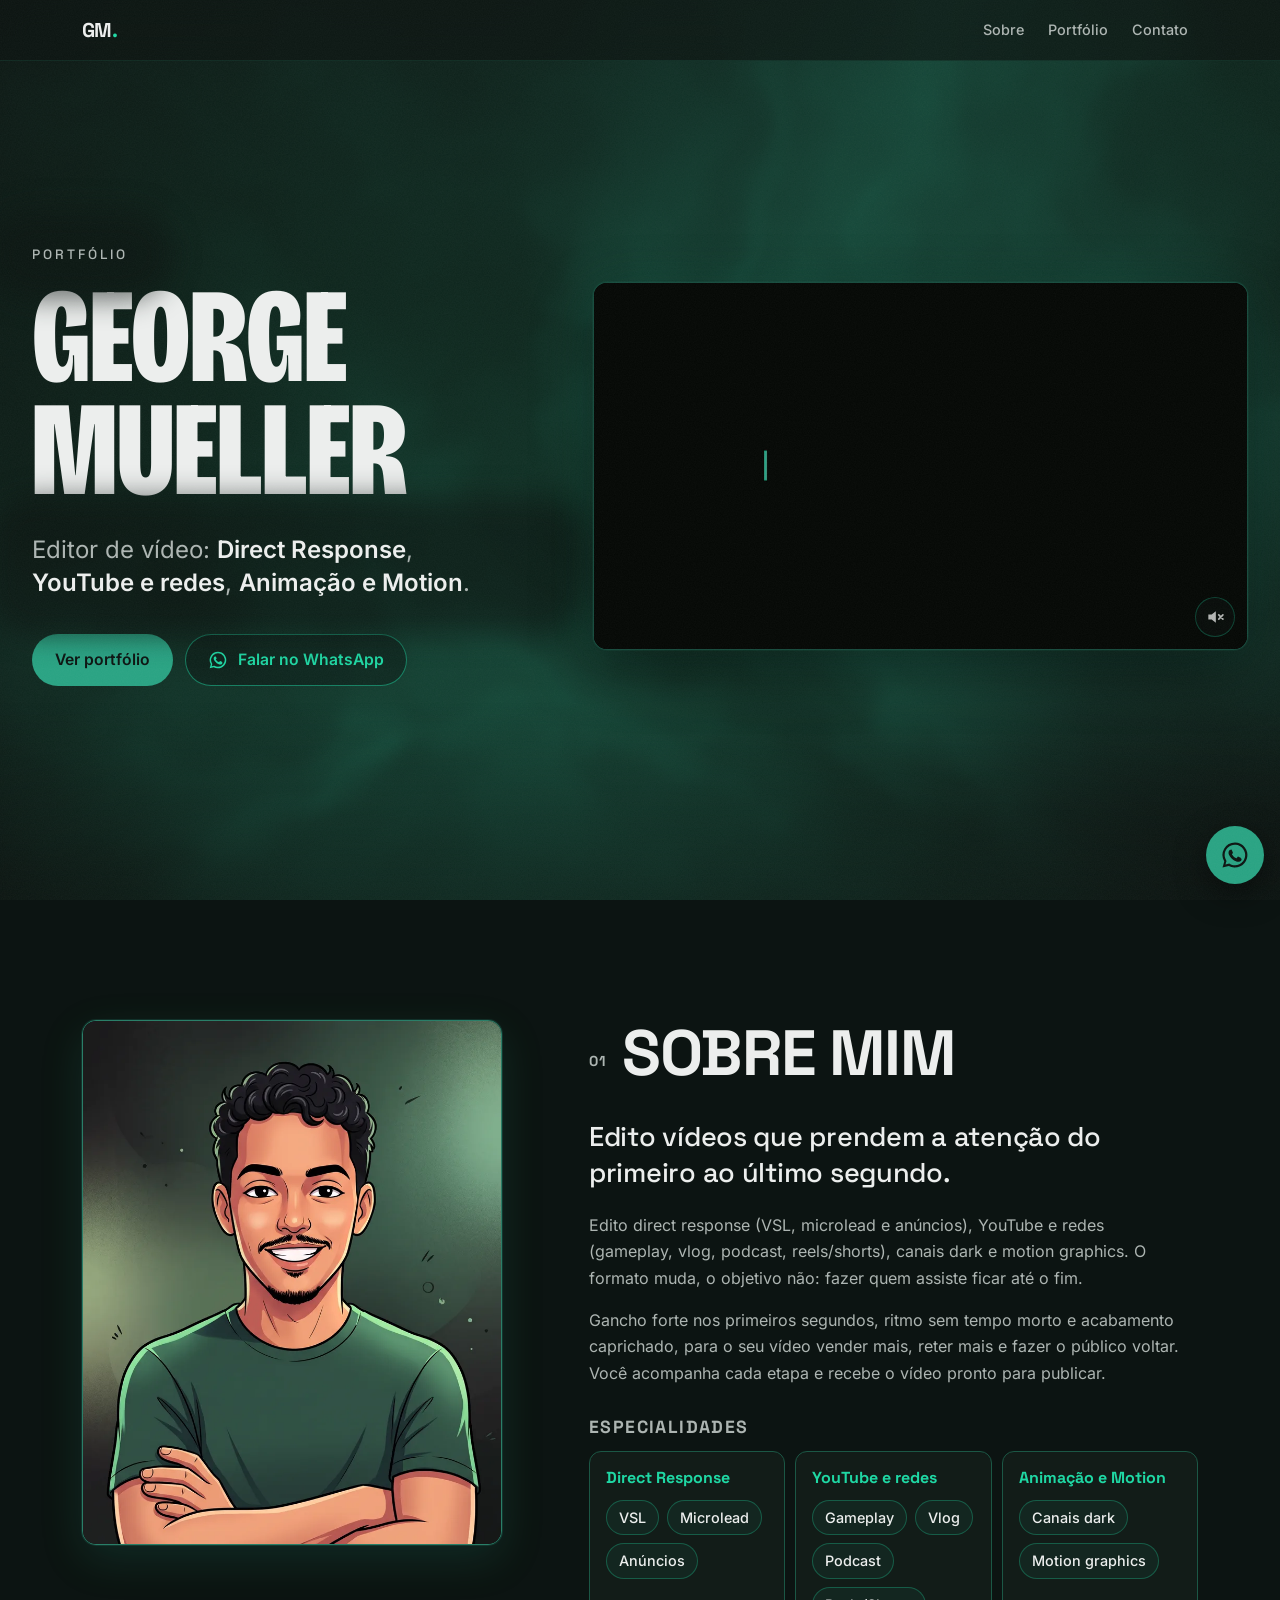
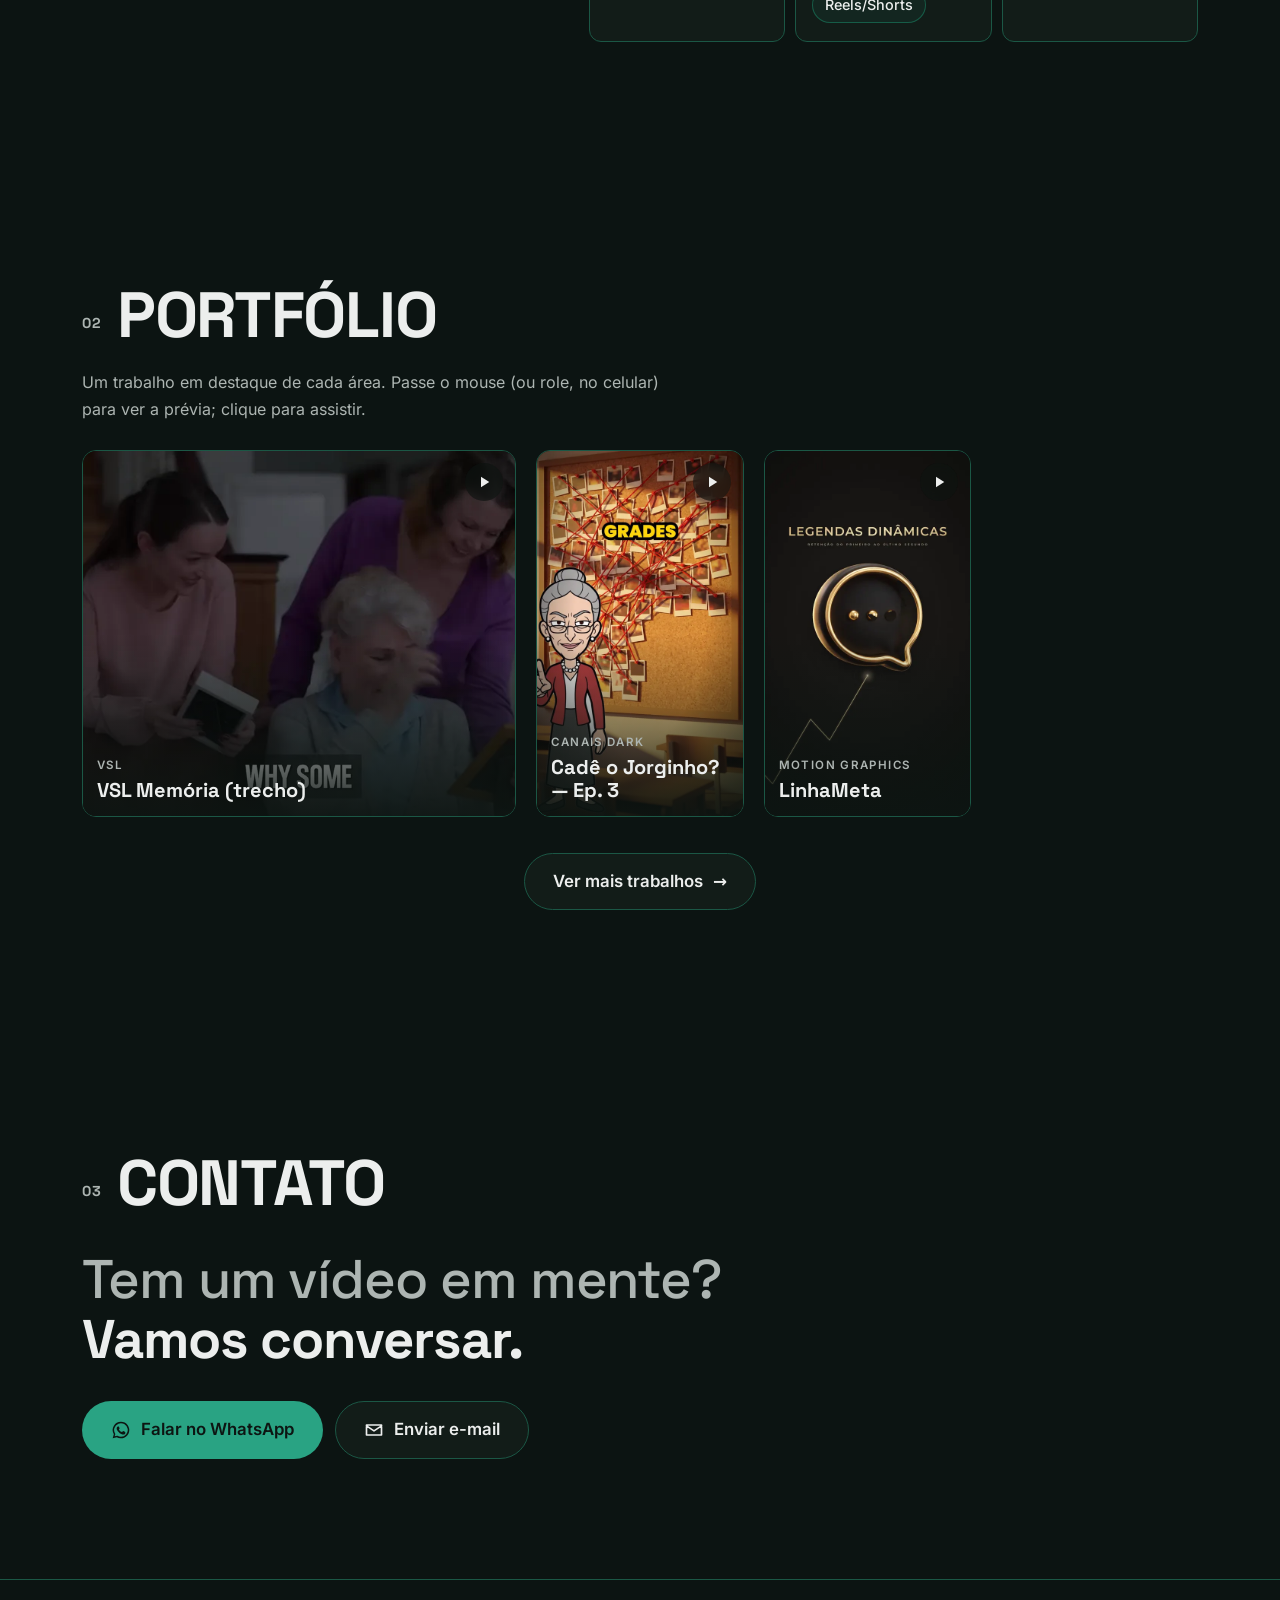
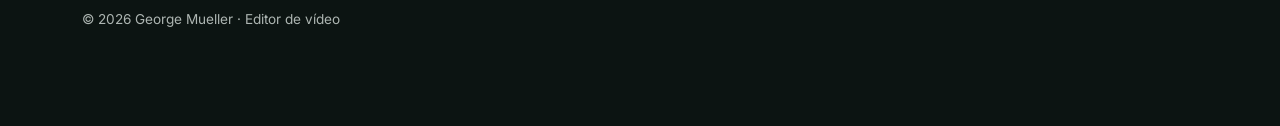
==== index.html @ ce66d1a5 "[PC] Título da aba e imagem de compartilhamento com as especialidades; rótulo "Canais dark" - <title" ====
<!doctype html>
<html lang="pt-BR">
<head>
  <meta charset="utf-8">
  <meta name="viewport" content="width=device-width, initial-scale=1">
  <title>George Mueller — Editor de vídeo: Direct Response, YouTube e redes, Animação e Motion</title>
  <meta name="description" content="Portfólio de George Mueller, editor de vídeo de direct response (VSL, microlead e anúncios), YouTube e redes, animação e motion. Veja os trabalhos e fale comigo pelo WhatsApp.">
  <meta name="theme-color" content="#0d1512">
  <link rel="canonical" href="https://george-mueller.github.io/">

  <meta property="og:type" content="website">
  <meta property="og:locale" content="pt_BR">
  <meta property="og:url" content="https://george-mueller.github.io/">
  <meta property="og:title" content="George Mueller — Editor de vídeo">
  <meta property="og:description" content="Direct response, YouTube e redes, animação e motion. Veja o portfólio.">
  <meta property="og:image" content="https://george-mueller.github.io/assets/og.png">
  <meta property="og:image:width" content="1200">
  <meta property="og:image:height" content="630">
  <meta name="twitter:card" content="summary_large_image">

  <link rel="icon" href="favicon.svg" type="image/svg+xml">
  <link rel="apple-touch-icon" href="assets/apple-touch-icon.png">

  <!-- fontes hospedadas no site; preload só do que aparece na primeira tela -->
  <link rel="preload" href="assets/fontes/inter-latin.woff2" as="font" type="font/woff2" crossorigin>
  <link rel="preload" href="assets/fontes/space-grotesk-latin.woff2" as="font" type="font/woff2" crossorigin>
  <link rel="preload" href="assets/fontes/bricolage-grotesque-800.woff2" as="font" type="font/woff2" crossorigin>
  <link rel="stylesheet" href="css/fontes.css?v=a9e74379">
  <link rel="stylesheet" href="css/cores.css?v=600b6ac5">
  <link rel="stylesheet" href="css/estilo.css?v=8559dd0c">
</head>
<body data-pagina="home">
  <a class="pular" href="#conteudo">Pular para o conteúdo</a>

  <header class="topo">
    <nav class="nav container" aria-label="Principal">
      <a class="marca" href="#inicio" aria-label="Início">GM<span>.</span></a>
      <ul class="nav-links">
        <li><a href="#sobre">Sobre</a></li>
        <li><a href="#portfolio">Portfólio</a></li>
        <li><a href="#contato">Contato</a></li>
      </ul>
    </nav>
  </header>

  <main id="conteudo">
    <!-- HERO -->
    <section id="inicio" class="hero">
      <div class="container hero-inner">
        <div class="hero-texto">
          <p class="sobretitulo veu-texto">Portfólio</p>
          <h1 class="hero-nome">George<br>Mueller</h1>
          <p class="hero-linha veu-texto">Editor de vídeo: <strong>Direct Response</strong>, <strong>YouTube e redes</strong>, <strong>Animação e Motion</strong>.</p>
          <div class="hero-acoes">
            <a class="botao botao-primario" href="#portfolio">Ver portfólio</a>
            <a class="botao botao-whats js-whatsapp" href="https://wa.me/5571996177563?text=Ol%C3%A1%20George%2C%20vi%20seu%20portf%C3%B3lio%20e%20gostaria%20de%20conversar%20sobre%20um%20projeto." target="_blank" rel="noopener">
              <svg aria-hidden="true" viewBox="0 0 24 24"><use href="#i-whats"/></svg>
              Falar no WhatsApp
            </a>
          </div>
        </div>

        <!-- vídeo de apresentação: pôster na hora; o vídeo (mudo, em loop) carrega depois do resto (js/apresentacao.js) -->
        <figure class="hero-video" id="hero-video"
          data-mp4-16x9="assets/apresentacao/apresentacao_16x9.mp4?v=1a279c7d"
          data-webm-16x9="assets/apresentacao/apresentacao_16x9.webm?v=14a12375"
          data-som-16x9="assets/apresentacao/apresentacao_16x9_som.mp4?v=bc8e5ca4"
          data-mp4-9x16="assets/apresentacao/apresentacao_9x16.mp4?v=54cd281a"
          data-webm-9x16="assets/apresentacao/apresentacao_9x16.webm?v=5477d031"
          data-som-9x16="assets/apresentacao/apresentacao_9x16_som.mp4?v=c0e9cf4d">
          <picture>
            <source media="(min-width: 900px)" srcset="assets/apresentacao/apresentacao_16x9.webp?v=0015d3c9" width="1280" height="720">
            <img class="hero-poster" src="assets/apresentacao/apresentacao_9x16.webp?v=88c7f76f" width="720" height="1280" alt="" decoding="async" fetchpriority="high">
          </picture>
          <video class="hero-video-el" muted loop playsinline preload="none" aria-label="Vídeo de apresentação de George Mueller"></video>
          <button class="hero-video-play" type="button" hidden aria-label="Reproduzir vídeo de apresentação">
            <svg aria-hidden="true" viewBox="0 0 24 24"><use href="#i-play"/></svg>
          </button>
          <button class="hero-video-som" type="button" hidden aria-pressed="false" aria-label="Ativar som">
            <svg class="i-mudo" aria-hidden="true" viewBox="0 0 24 24"><use href="#i-som-mudo"/></svg>
            <svg class="i-som" aria-hidden="true" viewBox="0 0 24 24"><use href="#i-som"/></svg>
          </button>
        </figure>
      </div>
    </section>

    <!-- SOBRE -->
    <section id="sobre" class="secao">
      <div class="container sobre">
        <figure class="sobre-foto">
          <picture>
            <source srcset="assets/eu/foto.webp" type="image/webp">
            <img src="assets/eu/foto.jpg" alt="George Mueller" width="800" height="1000" loading="lazy" decoding="async">
          </picture>
        </figure>
        <div class="sobre-texto">
          <h2 class="titulo-secao"><span>01</span> Sobre mim</h2>
          <p class="destaque-texto">Edito vídeos que prendem a atenção do primeiro ao último segundo.</p>
          <p>Edito direct response (VSL, microlead e anúncios), YouTube e redes (gameplay, vlog, podcast, reels/shorts), canais dark e motion graphics. O formato muda, o objetivo não: fazer quem assiste ficar até o fim.</p>
          <p>Gancho forte nos primeiros segundos, ritmo sem tempo morto e acabamento caprichado, para o seu vídeo vender mais, reter mais e fazer o público voltar. Você acompanha cada etapa e recebe o vídeo pronto para publicar.</p>
          <h3 class="subtitulo">Especialidades</h3>
          <div class="especialidades">
            <div class="esp-grupo">
              <h4 class="esp-titulo">Direct Response</h4>
              <ul class="esp-chips"><li>VSL</li><li>Microlead</li><li>Anúncios</li></ul>
            </div>
            <div class="esp-grupo">
              <h4 class="esp-titulo">YouTube e redes</h4>
              <ul class="esp-chips"><li>Gameplay</li><li>Vlog</li><li>Podcast</li><li>Reels/Shorts</li></ul>
            </div>
            <div class="esp-grupo">
              <h4 class="esp-titulo">Animação e Motion</h4>
              <ul class="esp-chips"><li>Canais dark</li><li>Motion graphics</li></ul>
            </div>
          </div>
        </div>
      </div>
    </section>

    <!-- PORTFÓLIO -->
    <section id="portfolio" class="secao">
      <div class="container">
        <h2 class="titulo-secao"><span>02</span> Portfólio</h2>
        <p class="secao-intro">Um trabalho em destaque de cada área. Passe o mouse (ou role, no celular) para ver a prévia; clique para assistir.</p>
        <div class="grade grade-home" id="grade-home" aria-live="polite"></div>
        <noscript><p class="vazio">Ative o JavaScript para ver os trabalhos.</p></noscript>
        <div class="ver-mais">
          <a class="botao botao-contorno botao-grande" href="trabalhos.html">Ver mais trabalhos <span aria-hidden="true">→</span></a>
        </div>
      </div>
    </section>

    <!-- CONTATO -->
    <section id="contato" class="secao contato">
      <div class="container">
        <h2 class="titulo-secao"><span>03</span> Contato</h2>
        <p class="contato-chamada">Tem um vídeo em mente?<br><strong>Vamos conversar.</strong></p>
        <div class="contato-acoes">
          <a class="botao botao-whats botao-grande js-whatsapp" href="https://wa.me/5571996177563?text=Ol%C3%A1%20George%2C%20vi%20seu%20portf%C3%B3lio%20e%20gostaria%20de%20conversar%20sobre%20um%20projeto." target="_blank" rel="noopener">
            <svg aria-hidden="true" viewBox="0 0 24 24"><use href="#i-whats"/></svg>
            Falar no WhatsApp
          </a>
          <a class="botao botao-contorno botao-grande js-email" href="mailto:georgemueller.edit@gmail.com?subject=Contato%20pelo%20portf%C3%B3lio">
            <svg aria-hidden="true" viewBox="0 0 24 24"><use href="#i-email"/></svg>
            Enviar e-mail
          </a>
        </div>
        <ul class="redes" id="redes" hidden></ul>
      </div>
    </section>
  </main>

  <footer class="rodape">
    <div class="container">© <span id="ano">2026</span> George Mueller · Editor de vídeo</div>
  </footer>

  <a class="whats-flutuante js-whatsapp" href="https://wa.me/5571996177563?text=Ol%C3%A1%20George%2C%20vi%20seu%20portf%C3%B3lio%20e%20gostaria%20de%20conversar%20sobre%20um%20projeto." target="_blank" rel="noopener" aria-label="Falar no WhatsApp">
    <svg aria-hidden="true" viewBox="0 0 24 24"><use href="#i-whats"/></svg>
  </a>

  <dialog class="modal" id="modal" aria-labelledby="modal-titulo">
    <div class="modal-caixa">
      <button class="modal-fechar" id="modal-fechar" aria-label="Fechar">×</button>
      <div class="modal-video" id="modal-video"></div>
      <div class="modal-info">
        <p class="modal-cat" id="modal-cat"></p>
        <h3 id="modal-titulo"></h3>
        <p id="modal-desc"></p>
      </div>
    </div>
  </dialog>

  <svg width="0" height="0" style="position:absolute" aria-hidden="true">
    <symbol id="i-whats" viewBox="0 0 24 24"><path fill="currentColor" d="M12 2a10 10 0 0 0-8.6 15.1L2 22l5-1.3A10 10 0 1 0 12 2Zm0 18.2c-1.5 0-3-.4-4.3-1.2l-.3-.2-3 .8.8-2.9-.2-.3A8.2 8.2 0 1 1 12 20.2Zm4.5-6.1c-.2-.1-1.5-.7-1.7-.8-.2-.1-.4-.1-.6.1l-.8 1c-.1.2-.3.2-.5.1a6.7 6.7 0 0 1-3.3-2.9c-.3-.4.2-.4.7-1.3.1-.2 0-.3 0-.4l-.8-1.8c-.2-.5-.4-.4-.6-.4h-.5a1 1 0 0 0-.7.3 3 3 0 0 0-.9 2.2c0 1.3.9 2.5 1.1 2.7.1.2 1.8 2.8 4.4 3.9 1.6.7 2.3.8 3.1.6.5-.1 1.5-.6 1.7-1.2.2-.6.2-1.1.2-1.2-.1-.1-.3-.2-.5-.3Z"/></symbol>
    <symbol id="i-email" viewBox="0 0 24 24"><path fill="none" stroke="currentColor" stroke-width="2" stroke-linecap="round" stroke-linejoin="round" d="M3 6h18v12H3zM3 7l9 6 9-6"/></symbol>
    <symbol id="i-play" viewBox="0 0 24 24"><path fill="currentColor" d="M8 5v14l11-7z"/></symbol>
    <symbol id="i-som-mudo" viewBox="0 0 24 24"><path fill="currentColor" d="M4 9h4l5-4v14l-5-4H4z"/><path fill="none" stroke="currentColor" stroke-width="2" stroke-linecap="round" d="m16.5 9.5 5 5m0-5-5 5"/></symbol>
    <symbol id="i-som" viewBox="0 0 24 24"><path fill="currentColor" d="M4 9h4l5-4v14l-5-4H4z"/><path fill="none" stroke="currentColor" stroke-width="2" stroke-linecap="round" d="M16.5 8.5a5 5 0 0 1 0 7M19.3 5.7a9 9 0 0 1 0 12.6"/></symbol>
  </svg>

  <script src="js/fundos.js?v=3383704c" defer></script>
  <script src="js/app.js?v=d873e8a1" defer></script>
  <script src="js/apresentacao.js?v=0900c90e" defer></script>
</body>
</html>
---- css/fontes.css ----
/* Inter e Space Grotesk hospedadas no site (antes: Google Fonts). Mesmas regras @font-face
   do Google (só o subconjunto latino, que inclui os acentos do português); licença OFL. */
@font-face {
  font-family: 'Inter';
  font-style: normal;
  font-weight: 400;
  font-display: swap;
  src: url(../assets/fontes/inter-latin.woff2) format('woff2');
  unicode-range: U+0000-00FF, U+0131, U+0152-0153, U+02BB-02BC, U+02C6, U+02DA, U+02DC, U+0304, U+0308, U+0329, U+2000-206F, U+20AC, U+2122, U+2191, U+2193, U+2212, U+2215, U+FEFF, U+FFFD;
}
@font-face {
  font-family: 'Inter';
  font-style: normal;
  font-weight: 500;
  font-display: swap;
  src: url(../assets/fontes/inter-latin.woff2) format('woff2');
  unicode-range: U+0000-00FF, U+0131, U+0152-0153, U+02BB-02BC, U+02C6, U+02DA, U+02DC, U+0304, U+0308, U+0329, U+2000-206F, U+20AC, U+2122, U+2191, U+2193, U+2212, U+2215, U+FEFF, U+FFFD;
}
@font-face {
  font-family: 'Inter';
  font-style: normal;
  font-weight: 600;
  font-display: swap;
  src: url(../assets/fontes/inter-latin.woff2) format('woff2');
  unicode-range: U+0000-00FF, U+0131, U+0152-0153, U+02BB-02BC, U+02C6, U+02DA, U+02DC, U+0304, U+0308, U+0329, U+2000-206F, U+20AC, U+2122, U+2191, U+2193, U+2212, U+2215, U+FEFF, U+FFFD;
}
@font-face {
  font-family: 'Space Grotesk';
  font-style: normal;
  font-weight: 500;
  font-display: swap;
  src: url(../assets/fontes/space-grotesk-latin.woff2) format('woff2');
  unicode-range: U+0000-00FF, U+0131, U+0152-0153, U+02BB-02BC, U+02C6, U+02DA, U+02DC, U+0304, U+0308, U+0329, U+2000-206F, U+20AC, U+2122, U+2191, U+2193, U+2212, U+2215, U+FEFF, U+FFFD;
}
@font-face {
  font-family: 'Space Grotesk';
  font-style: normal;
  font-weight: 700;
  font-display: swap;
  src: url(../assets/fontes/space-grotesk-latin.woff2) format('woff2');
  unicode-range: U+0000-00FF, U+0131, U+0152-0153, U+02BB-02BC, U+02C6, U+02DA, U+02DC, U+0304, U+0308, U+0329, U+2000-206F, U+20AC, U+2122, U+2191, U+2193, U+2212, U+2215, U+FEFF, U+FFFD;
}
---- css/cores.css ----
/* Escala dark da Radix Colors v3 (@radix-ui/colors 3.0.0): Jade (acento) + Sage (neutros, par do Jade).

   Uso dos passos (convenção Radix):
   1 fundo · 2 superfície · 3 superfície elevada/hover · 6 borda sutil · 7 borda · 8 borda hover
   9 cor sólida (botões) · 10 sólida hover · 11 texto/links em cor · 12 texto de alto contraste */

:root {
  --a1: #0d1512; --a2: #121c18; --a3: #0f2e22; --a4: #0b3b2c; --a5: #114837; --a6: #1b5745;
  --a7: #246854; --a8: #2a7e68; --a9: #29a383; --a10: #27b08b; --a11: #1fd8a4; --a12: #adf0d4;
  --a1-rgb: 13, 21, 18; --a9-rgb: 41, 163, 131; --a11-rgb: 31, 216, 164;
  --n11: #adb5b2; --n12: #eceeed;  /* sage */
}

:root {
  /* tokens do site (contraste medido: texto 15.9:1 · texto-2 8.8:1 · links 10.1:1 · botão 5.9:1) */
  --fundo: var(--a1);               /* passo 1: quase preto esverdeado */
  --fundo-rgb: var(--a1-rgb);
  --superficie: var(--a2);
  --superficie-2: var(--a3);
  --borda: var(--a6);
  --borda-forte: var(--a8);
  --brilho: var(--a9);
  --brilho-rgb: var(--a9-rgb);
  --destaque: var(--a9);            /* fundo de botão / filtro ativo */
  --destaque-hover: var(--a10);
  --destaque-rgb: var(--a9-rgb);
  --no-destaque: var(--a1);         /* texto sobre o botão */
  --link: var(--a11);
  --link-rgb: var(--a11-rgb);
  --texto: var(--n12);
  --texto-2: var(--n11);
}
---- css/estilo.css ----
:root {
  /* cores: css/cores.css (Radix) */
  --raio: 14px;
  --fonte-titulo: "Space Grotesk", system-ui, sans-serif;
  --fonte: "Inter", system-ui, -apple-system, "Segoe UI", Roboto, sans-serif;
  --gutter: 16px;
  --veu: .5;   /* camada escura sobre a aurora fora do hero (fração do --fundo) */
  color-scheme: dark;
}

*, *::before, *::after { box-sizing: border-box; }
html { scroll-behavior: smooth; scroll-padding-top: 72px; -webkit-text-size-adjust: 100%; background: var(--fundo); }
@media (prefers-reduced-motion: reduce) { html { scroll-behavior: auto; } }
/* o fundo da página fica no html: o body é transparente para a aurora fixa (z-index -1) aparecer */
body {
  margin: 0;
  background: transparent;
  color: var(--texto);
  font: 400 1rem/1.65 var(--fonte);
  -webkit-font-smoothing: antialiased;
  overflow-x: hidden;
}
/* grão de filme bem leve, quebra o banding dos degradês */
body::after {
  content: ""; position: fixed; inset: 0; z-index: 90; pointer-events: none; opacity: 0.035;
  background-image: url("data:image/svg+xml,%3Csvg xmlns='http://www.w3.org/2000/svg' width='160' height='160'%3E%3Cfilter id='n'%3E%3CfeTurbulence type='fractalNoise' baseFrequency='.85' numOctaves='3' stitchTiles='stitch'/%3E%3CfeColorMatrix values='0 0 0 0 1 0 0 0 0 1 0 0 0 0 1 0 0 0 1 0'/%3E%3C/filter%3E%3Crect width='100%25' height='100%25' filter='url(%23n)'/%3E%3C/svg%3E");
}
img, video, svg { display: block; max-width: 100%; }
a { color: inherit; }
button { font: inherit; color: inherit; }
h1, h2, h3 { font-family: var(--fonte-titulo); line-height: 1.05; margin: 0; letter-spacing: -0.02em; }

.container { width: 100%; max-width: 1180px; margin: 0 auto; padding: 0 var(--gutter); }
@media (min-width: 720px) { :root { --gutter: 32px; } }

.pular { position: absolute; left: -999px; top: 8px; background: var(--destaque); color: var(--no-destaque); padding: 8px 12px; border-radius: 8px; z-index: 100; }
.pular:focus { left: 8px; }
:focus-visible { outline: 2px solid var(--link); outline-offset: 3px; }

/* ---------- Navegação fixa ---------- */
.topo {
  position: fixed; inset: 0 0 auto 0; z-index: 50;
  background: rgba(var(--fundo-rgb), 0.7);
  backdrop-filter: blur(14px); -webkit-backdrop-filter: blur(14px);
  border-bottom: 1px solid rgba(var(--brilho-rgb), .14);
}
.nav { display: flex; align-items: center; justify-content: space-between; height: 60px; }
.marca { font: 700 1.25rem var(--fonte-titulo); text-decoration: none; letter-spacing: -0.03em; }
.marca span { color: var(--link); }
.nav-links { display: flex; gap: 4px; list-style: none; margin: 0; padding: 0; }
.nav-links a {
  display: block; padding: 8px 10px; border-radius: 8px;
  text-decoration: none; font-size: 0.9rem; font-weight: 500; color: var(--texto-2);
  transition: color .2s, background .2s;
}
.nav-links a:hover, .nav-links a.ativo { color: var(--link); background: var(--superficie); }

/* ---------- Botões ---------- */
.botao {
  display: inline-flex; align-items: center; justify-content: center; gap: 10px;
  min-height: 48px; padding: 12px 22px; border-radius: 999px;
  font-weight: 600; font-size: 0.98rem; text-decoration: none; white-space: nowrap;
  border: 1px solid transparent; cursor: pointer;
  transition: transform .15s ease, background .2s, border-color .2s, color .2s, box-shadow .2s;
}
.botao:hover { transform: translateY(-2px); }
.botao:active { transform: translateY(0); }
.botao svg { width: 20px; height: 20px; flex: none; }
.botao-primario, .botao-whats { background: var(--destaque); color: var(--no-destaque); }
.botao-primario:hover, .botao-whats:hover { background: var(--destaque-hover); box-shadow: 0 8px 28px rgba(var(--destaque-rgb), .35); }
.botao-contorno { border-color: var(--borda); background: var(--superficie); color: var(--texto); }
.botao-contorno:hover { border-color: var(--borda-forte); color: var(--link); }
.hero-acoes .botao-whats { background: rgba(var(--fundo-rgb), .45); color: var(--link); border-color: rgba(var(--link-rgb), .5); }
.hero-acoes .botao-whats:hover { background: rgba(var(--link-rgb), .1); box-shadow: none; }
.botao-grande { min-height: 56px; padding: 14px 28px; font-size: 1.05rem; }

/* ---------- Hero ---------- */
.hero {
  position: relative; overflow: hidden;
  min-height: 100svh; display: flex; align-items: center;
  padding: 96px 0 64px;
}
body:not(.com-fundo) .hero {   /* sem JS: brilho estático no canto */
  /* elipse do tamanho do hero: some a ~70% do raio, antes da borda de baixo */
  background:
    radial-gradient(ellipse 115% 125% at 100% 0%,
      rgba(var(--brilho-rgb), .55) 0%,
      rgba(var(--brilho-rgb), .34) 16%,
      rgba(var(--brilho-rgb), .16) 34%,
      rgba(var(--brilho-rgb), .05) 52%,
      rgba(var(--brilho-rgb), .012) 64%,
      rgba(var(--brilho-rgb), 0) 72%) var(--fundo);
}
/* hero: aurora na intensidade cheia; embaixo, emenda suave com o véu das seções */
.com-fundo .hero::after {
  content: ""; position: absolute; inset: auto 0 0 0; height: 22%; pointer-events: none;
  background: linear-gradient(to bottom, rgba(var(--fundo-rgb), 0), rgba(var(--fundo-rgb), var(--veu)));
}
/* texto menor do hero: sombra escura suave atrás (contraste ≥ 4.5:1 mesmo com a luz passando) */
.com-fundo .veu-texto { position: relative; isolation: isolate; width: fit-content; --veu-alfa: .6; }
.com-fundo .veu-texto::before {
  content: ""; position: absolute; inset: -36px -44px; z-index: -1; pointer-events: none;
  background: rgba(var(--fundo-rgb), var(--veu-alfa)); border-radius: 48px; filter: blur(14px);
}
.hero-inner { position: relative; z-index: 1; }
.sobretitulo {
  margin: 0 0 18px; color: var(--texto-2);
  font: 500 0.85rem var(--fonte-titulo); letter-spacing: 0.22em; text-transform: uppercase;
}
/* nome do hero: Bricolage Grotesque ExtraBold condensada (OFL), woff2 local, só o peso 800 */
@font-face {
  font-family: "Bricolage Grotesque";
  src: url("../assets/fontes/bricolage-grotesque-800.woff2") format("woff2");
  font-weight: 800; font-stretch: 75% 100%; font-display: swap;
}
.hero-nome {
  font-family: "Bricolage Grotesque", var(--fonte-titulo);
  font-weight: 800; font-stretch: 75%;
  font-variation-settings: "wdth" 75, "opsz" 96;
  font-size: clamp(4.4rem, 29vw, 13.5rem);
  line-height: 0.84; letter-spacing: 0;
  text-transform: uppercase;
}
.hero-linha {
  margin: 26px 0 34px; max-width: 34ch;
  font-size: clamp(1.15rem, 3.6vw, 1.5rem); color: var(--texto-2); line-height: 1.4;
}
.hero-linha strong { color: var(--texto); font-weight: 600; white-space: nowrap; }   /* cada grupo inteiro na mesma linha */
.hero-acoes { display: flex; flex-wrap: wrap; gap: 12px; }

/* vídeo de apresentação (js/apresentacao.js): celular = 9:16 abaixo do nome, centralizado, até ~70% da altura;
   desktop (≥ 900px) = 16:9 à direita do nome. Moldura arredondada com borda Jade sutil, como os cards. */
.hero-video {
  position: relative; margin: 40px auto 0; overflow: hidden;
  aspect-ratio: 9 / 16; width: min(100%, calc(70svh * 9 / 16)); max-height: 70svh;
  border-radius: var(--raio); background: var(--fundo);
  border: 1px solid rgba(var(--destaque-rgb), .38);
  box-shadow: 0 0 0 1px rgba(var(--destaque-rgb), .08), 0 18px 60px rgba(0, 0, 0, .45), 0 0 48px rgba(var(--destaque-rgb), .12);
}
.hero-video picture, .hero-poster, .hero-video-el { position: absolute; inset: 0; width: 100%; height: 100%; }
.hero-poster, .hero-video-el { object-fit: cover; }
.hero-video-el { opacity: 0; transition: opacity .4s ease; }
.hero-video.tocando .hero-video-el { opacity: 1; }
.hero-video-som, .hero-video-play {
  position: absolute; z-index: 2; display: grid; place-items: center; cursor: pointer;
  border-radius: 999px; transition: background .2s, border-color .2s, transform .15s;
}
.hero-video-som[hidden], .hero-video-play[hidden] { display: none; }
.hero-video-som {
  right: 12px; top: 12px; width: 40px; height: 40px; padding: 0;   /* celular: em cima (embaixo fica o WhatsApp flutuante) */
  color: var(--texto); background: rgba(var(--fundo-rgb), .62);
  border: 1px solid rgba(var(--link-rgb), .35);
  backdrop-filter: blur(6px); -webkit-backdrop-filter: blur(6px);
  opacity: .75;
}
.hero-video-som:hover, .hero-video-som:focus-visible { opacity: 1; border-color: var(--link); }
.hero-video-som svg { width: 20px; height: 20px; }
.hero-video-som .i-som, .hero-video.com-som .hero-video-som .i-mudo { display: none; }
.hero-video.com-som .hero-video-som .i-som { display: block; }
.hero-video-play {
  left: 50%; top: 50%; width: 68px; height: 68px; padding: 0; transform: translate(-50%, -50%);
  background: var(--destaque); color: var(--no-destaque); border: 0;
  box-shadow: 0 8px 28px rgba(var(--destaque-rgb), .35);
}
.hero-video-play:hover { background: var(--destaque-hover); transform: translate(-50%, -50%) scale(1.05); }
.hero-video-play svg { width: 30px; height: 30px; margin-left: 3px; }

@media (min-width: 900px) {
  .hero .container { max-width: 1400px; }
  .hero-inner { display: grid; grid-template-columns: auto minmax(0, 1fr); align-items: center; gap: clamp(32px, 4vw, 72px); }
  .hero-nome { font-size: clamp(4.4rem, 10.5vw, 10rem); }
  .hero-video { margin: 0; aspect-ratio: 16 / 9; width: 100%; max-height: none; }
  .hero-video-som { top: auto; bottom: 12px; }
}

/* ---------- Seções: transparentes sobre a aurora, com o véu escuro para o texto ---------- */
.secao { position: relative; padding: 80px 0; background-repeat: no-repeat; }
@media (min-width: 900px) { .secao { padding: 120px 0; } }
.com-fundo .secao, .com-fundo .rodape, .com-fundo[data-pagina="trabalhos"] main { background-color: rgba(var(--fundo-rgb), var(--veu)); }

.titulo-secao {
  display: flex; align-items: baseline; gap: 14px;
  font-size: clamp(2.2rem, 8vw, 4rem); text-transform: uppercase; margin-bottom: 32px;
}
.titulo-secao span { font-size: 0.9rem; color: var(--texto-2); letter-spacing: 0.1em; transform: translateY(-0.6em); }
.subtitulo { font-size: 1.1rem; margin: 32px 0 14px; text-transform: uppercase; letter-spacing: 0.08em; color: var(--texto-2); }

/* ---------- Sobre ---------- */
.sobre { display: grid; gap: 40px; }
@media (min-width: 900px) { .sobre { grid-template-columns: 5fr 7fr; gap: 72px; align-items: start; } }
.sobre-foto { margin: 0; max-width: 420px; }
/* foto: borda sutil + leve brilho Jade, como os cards */
.sobre-foto img {
  display: block; width: 100%; height: auto; aspect-ratio: 4 / 5; object-fit: cover;
  border-radius: var(--raio); background: var(--superficie);
  border: 1px solid var(--borda-forte);
  box-shadow: 0 0 0 1px rgba(var(--destaque-rgb), .18), 0 14px 44px rgba(var(--destaque-rgb), .16);
}
.sobre-texto p { color: var(--texto-2); margin: 0 0 16px; max-width: 60ch; }
.sobre-texto .destaque-texto { color: var(--texto); font: 500 clamp(1.3rem, 4vw, 1.7rem)/1.3 var(--fonte-titulo); letter-spacing: -0.01em; margin-bottom: 22px; }
/* especialidades: 3 grupos (cards no estilo do site), título em Jade + itens em chips; empilhado no celular */
.especialidades { display: grid; gap: 10px; }
@media (min-width: 700px) { .especialidades { grid-template-columns: repeat(3, minmax(0, 1fr)); } }
.esp-grupo { padding: 16px 16px 18px; border-radius: 12px; background: var(--superficie); border: 1px solid var(--borda); }
.esp-titulo { margin: 0 0 12px; font: 600 1rem/1.25 var(--fonte-titulo); letter-spacing: 0; color: var(--link); }
.esp-chips { list-style: none; margin: 0; padding: 0; display: flex; flex-wrap: wrap; gap: 8px; }
.esp-chips li {
  padding: 5px 12px; border-radius: 999px; white-space: nowrap;
  font-size: 0.9rem; font-weight: 500; color: var(--texto);
  background: rgba(var(--destaque-rgb), .08); border: 1px solid rgba(var(--link-rgb), .3);
}

/* ---------- Portfólio ---------- */
.filtros { display: flex; flex-wrap: wrap; gap: 8px; margin: -8px 0 28px; }
.filtro {
  flex: none; min-height: 42px; padding: 8px 18px; border-radius: 999px; cursor: pointer;
  background: var(--superficie); border: 1px solid var(--borda); color: var(--texto-2); font-weight: 500;
  transition: background .2s, color .2s, border-color .2s;
}
.filtro:hover { color: var(--link); border-color: var(--borda-forte); }
.filtro.ativo { background: var(--destaque); color: var(--no-destaque); border-color: var(--destaque); }

.grade { display: grid; grid-template-columns: repeat(2, minmax(0, 1fr)); gap: 12px; }
@media (min-width: 720px) { .grade { grid-template-columns: repeat(3, minmax(0, 1fr)); gap: 20px; } }
@media (min-width: 1100px) { .grade { grid-template-columns: repeat(4, minmax(0, 1fr)); } }

.card {
  position: relative; display: block; width: 100%; padding: 0; text-align: left; cursor: pointer;
  border: 1px solid var(--borda); border-radius: var(--raio); overflow: hidden;
  background: var(--superficie);
  transition: transform .25s ease, border-color .25s, box-shadow .25s;
}
.card.horizontal { grid-column: span 2; }
.card:hover, .card:focus-visible {
  transform: translateY(-4px); border-color: var(--destaque);
  box-shadow: 0 0 0 1px rgba(var(--destaque-rgb), .25), 0 12px 40px rgba(var(--destaque-rgb), .18);
}
.card-midia { position: relative; aspect-ratio: 9 / 16; background: var(--superficie-2); }
.card.horizontal .card-midia { aspect-ratio: 16 / 9; }
.card-midia img, .card-midia video { position: absolute; inset: 0; width: 100%; height: 100%; object-fit: cover; }
.card-midia video { opacity: 0; transition: opacity .3s; }
.card.tocando .card-midia video { opacity: 1; }
.card-midia::after {
  content: ""; position: absolute; inset: 0;
  background: linear-gradient(to top, rgba(var(--fundo-rgb), .9), rgba(var(--fundo-rgb), 0) 50%);
}
.card-info { position: absolute; left: 0; right: 0; bottom: 0; z-index: 1; padding: 14px; }
.card-cat { font-size: 0.72rem; font-weight: 600; text-transform: uppercase; letter-spacing: 0.12em; color: var(--texto-2); }
.card-titulo { font: 700 clamp(1rem, 3.6vw, 1.25rem)/1.15 var(--fonte-titulo); margin-top: 4px; }
.card-play {
  position: absolute; top: 12px; right: 12px; z-index: 1;
  width: 38px; height: 38px; border-radius: 50%; display: grid; place-items: center;
  background: rgba(var(--fundo-rgb), .55); backdrop-filter: blur(6px); -webkit-backdrop-filter: blur(6px);
  transition: background .2s, color .2s;
}
.card-play svg { width: 18px; height: 18px; }
.card:hover .card-play { background: var(--destaque); color: var(--no-destaque); }
.card-selo {
  position: absolute; top: 12px; left: 12px; z-index: 1;
  padding: 4px 10px; border-radius: 999px; font-size: 0.7rem; font-weight: 600; letter-spacing: 0.06em; text-transform: uppercase;
  background: rgba(var(--fundo-rgb), .6); color: var(--texto); border: 1px solid var(--borda);
  backdrop-filter: blur(6px); -webkit-backdrop-filter: blur(6px);
}
.card[hidden] { display: none; }
.vazio { color: var(--texto-2); }

/* ---------- Contato ---------- */
.contato-chamada { font: 500 clamp(1.8rem, 7vw, 3.4rem)/1.1 var(--fonte-titulo); letter-spacing: -0.02em; margin: 0 0 32px; color: var(--texto-2); }
.contato-chamada strong { color: var(--texto); }
.contato-acoes { display: flex; flex-direction: column; gap: 12px; max-width: 420px; }
@media (min-width: 600px) { .contato-acoes { flex-direction: row; max-width: none; } }
.redes { list-style: none; padding: 0; margin: 32px 0 0; display: flex; flex-wrap: wrap; gap: 8px 20px; }
.redes[hidden] { display: none; }
.redes a { color: var(--link); text-decoration: none; font-weight: 500; border-bottom: 1px solid rgba(var(--link-rgb), .35); padding: 4px 0; }
.redes a:hover { border-color: var(--link); }

.rodape { padding: 28px 0 96px; color: var(--texto-2); font-size: 0.85rem; border-top: 1px solid var(--borda); }

/* ---------- WhatsApp flutuante ---------- */
.whats-flutuante {
  position: fixed; right: 16px; bottom: 16px; z-index: 60;
  width: 58px; height: 58px; border-radius: 50%; display: grid; place-items: center;
  background: var(--destaque); color: var(--no-destaque);
  box-shadow: 0 10px 30px rgba(0,0,0,.5), 0 0 0 0 rgba(var(--destaque-rgb), .45);
  animation: pulso 2.8s ease-out infinite;
  transition: transform .2s;
}
.whats-flutuante:hover { transform: scale(1.08); }
.whats-flutuante svg { width: 30px; height: 30px; }
@keyframes pulso { 0% { box-shadow: 0 10px 30px rgba(0,0,0,.5), 0 0 0 0 rgba(var(--destaque-rgb), .4); } 70%, 100% { box-shadow: 0 10px 30px rgba(0,0,0,.5), 0 0 0 16px rgba(var(--destaque-rgb), 0); } }
@media (prefers-reduced-motion: reduce) { .whats-flutuante { animation: none; } }

/* ---------- Modal ---------- */
.modal {
  width: min(100% - 24px, 980px); max-height: calc(100svh - 24px);
  padding: 0; border: 1px solid var(--borda); border-radius: 18px;
  background: var(--superficie); color: var(--texto); overflow: auto;
}
/* vertical: largura acompanha a altura disponível, sem faixas nas laterais */
.modal.vertical { width: min(100% - 24px, 440px, calc((100svh - 230px) * 9 / 16)); }
.modal::backdrop { background: rgba(var(--fundo-rgb), .85); backdrop-filter: blur(6px); -webkit-backdrop-filter: blur(6px); }
.modal-caixa { position: relative; }
.modal-fechar {
  position: absolute; top: 10px; right: 10px; z-index: 2;
  width: 42px; height: 42px; border-radius: 50%; border: 0; cursor: pointer;
  background: rgba(var(--fundo-rgb), .65); font-size: 1.6rem; line-height: 1;
}
.modal-fechar:hover { background: var(--destaque); color: var(--no-destaque); }
.modal-video { position: relative; aspect-ratio: 16 / 9; background: #000; }
.modal.vertical .modal-video { aspect-ratio: 9 / 16; }
.modal-video iframe, .modal-video video { position: absolute; inset: 0; width: 100%; height: 100%; border: 0; object-fit: contain; }
.modal-aviso {
  position: absolute; left: 12px; right: 12px; bottom: 12px; z-index: 1; margin: 0;
  padding: 8px 12px; border-radius: 10px; background: rgba(var(--fundo-rgb), .75); font-size: .85rem; color: var(--texto-2);
}
/* Google Drive: plano B quando o player não carrega */
.modal-planob {
  position: absolute; inset: 0; display: flex; flex-direction: column; align-items: center; justify-content: center;
  gap: 16px; padding: 24px; text-align: center; background: var(--superficie);
}
.modal-planob[hidden] { display: none; }
.modal-planob p { margin: 0; color: var(--texto-2); }
.modal-alt { display: inline-block; margin-top: 12px; font-size: .85rem; color: var(--link); }
.modal-info { padding: 20px 22px 24px; }
.modal-info h3 { font-size: 1.5rem; margin-bottom: 8px; }
.modal-info p { margin: 0; color: var(--texto-2); }
.modal-info .modal-cat { font-size: .75rem; font-weight: 600; text-transform: uppercase; letter-spacing: .12em; margin-bottom: 6px; }

/* ---------- Fundo animado do site (js/fundos.js): fixo, tela cheia, atrás de tudo ---------- */
.fundo-site {
  position: fixed; top: 0; left: 0; width: 100%; height: 100vh; height: 100lvh;
  z-index: -1; pointer-events: none; overflow: hidden;
  opacity: 0; transition: opacity 1.2s ease;
  background: var(--fundo);
}
.fundo-site.visivel { opacity: 1; }
.fundo-site canvas { width: 100%; height: 100%; display: block; }
/* sem WebGL: degradê estático em tela cheia, com luz em mais de uma região */
.fundo-site.estatico {
  background:
    radial-gradient(ellipse 60% 55% at 88% 8%,  rgba(var(--brilho-rgb), .30), rgba(var(--brilho-rgb), .08) 45%, transparent 72%),
    radial-gradient(ellipse 55% 50% at 8% 55%,  rgba(var(--brilho-rgb), .18), rgba(var(--brilho-rgb), .05) 45%, transparent 72%),
    radial-gradient(ellipse 60% 45% at 75% 95%, rgba(var(--brilho-rgb), .16), rgba(var(--brilho-rgb), .04) 45%, transparent 72%),
    var(--fundo);
}

/* ---------- Home: um destaque por nicho / página de trabalhos ---------- */
.secao-intro { color: var(--texto-2); margin: -12px 0 28px; max-width: 60ch; }
@media (min-width: 1100px) { .grade-home { grid-template-columns: repeat(5, minmax(0, 1fr)); } }
.ver-mais { margin-top: 36px; display: flex; justify-content: center; }
.pagina-topo { padding-top: 120px; padding-bottom: 8px; }
body:not(.com-fundo) .topo-trabalhos { background: radial-gradient(ellipse 75% 100% at 100% 0%, rgba(var(--brilho-rgb), .30), rgba(var(--brilho-rgb), .08) 45%, transparent 72%); }
.pagina-topo h1 { font-size: clamp(2.8rem, 11vw, 6rem); text-transform: uppercase; letter-spacing: -0.04em; }
.pagina-topo p { color: var(--texto-2); max-width: 56ch; margin: 18px 0 0; }
.filtros-nicho { position: sticky; top: 60px; z-index: 40; padding: 12px 0; margin: 24px 0 0;
  background: rgba(var(--fundo-rgb), .85); backdrop-filter: blur(10px); -webkit-backdrop-filter: blur(10px); }
.filtros-nicho .filtros { margin: 0; }
.nicho { padding: 40px 0 24px; scroll-margin-top: 130px; }
.nicho[hidden] { display: none; }
.nicho h2 { font-size: clamp(1.6rem, 5vw, 2.4rem); text-transform: uppercase; margin-bottom: 20px; display: flex; align-items: baseline; gap: 12px; }
.nicho h2 small { font: 500 .9rem var(--fonte); color: var(--texto-2); letter-spacing: 0; text-transform: none; }
.cta-final { padding-top: 72px; padding-bottom: 40px; text-align: center; }
.cta-final p { font: 500 clamp(1.5rem, 5vw, 2.2rem)/1.2 var(--fonte-titulo); margin: 0 0 24px; }
/* card 16:9 ao lado de cards 9:16 (mesma linha): a mídia preenche a altura em vez de deixar faixas */
@media (min-width: 720px) {
  .grade .card.horizontal .card-midia { aspect-ratio: auto; height: 100%; min-height: 220px; }
}
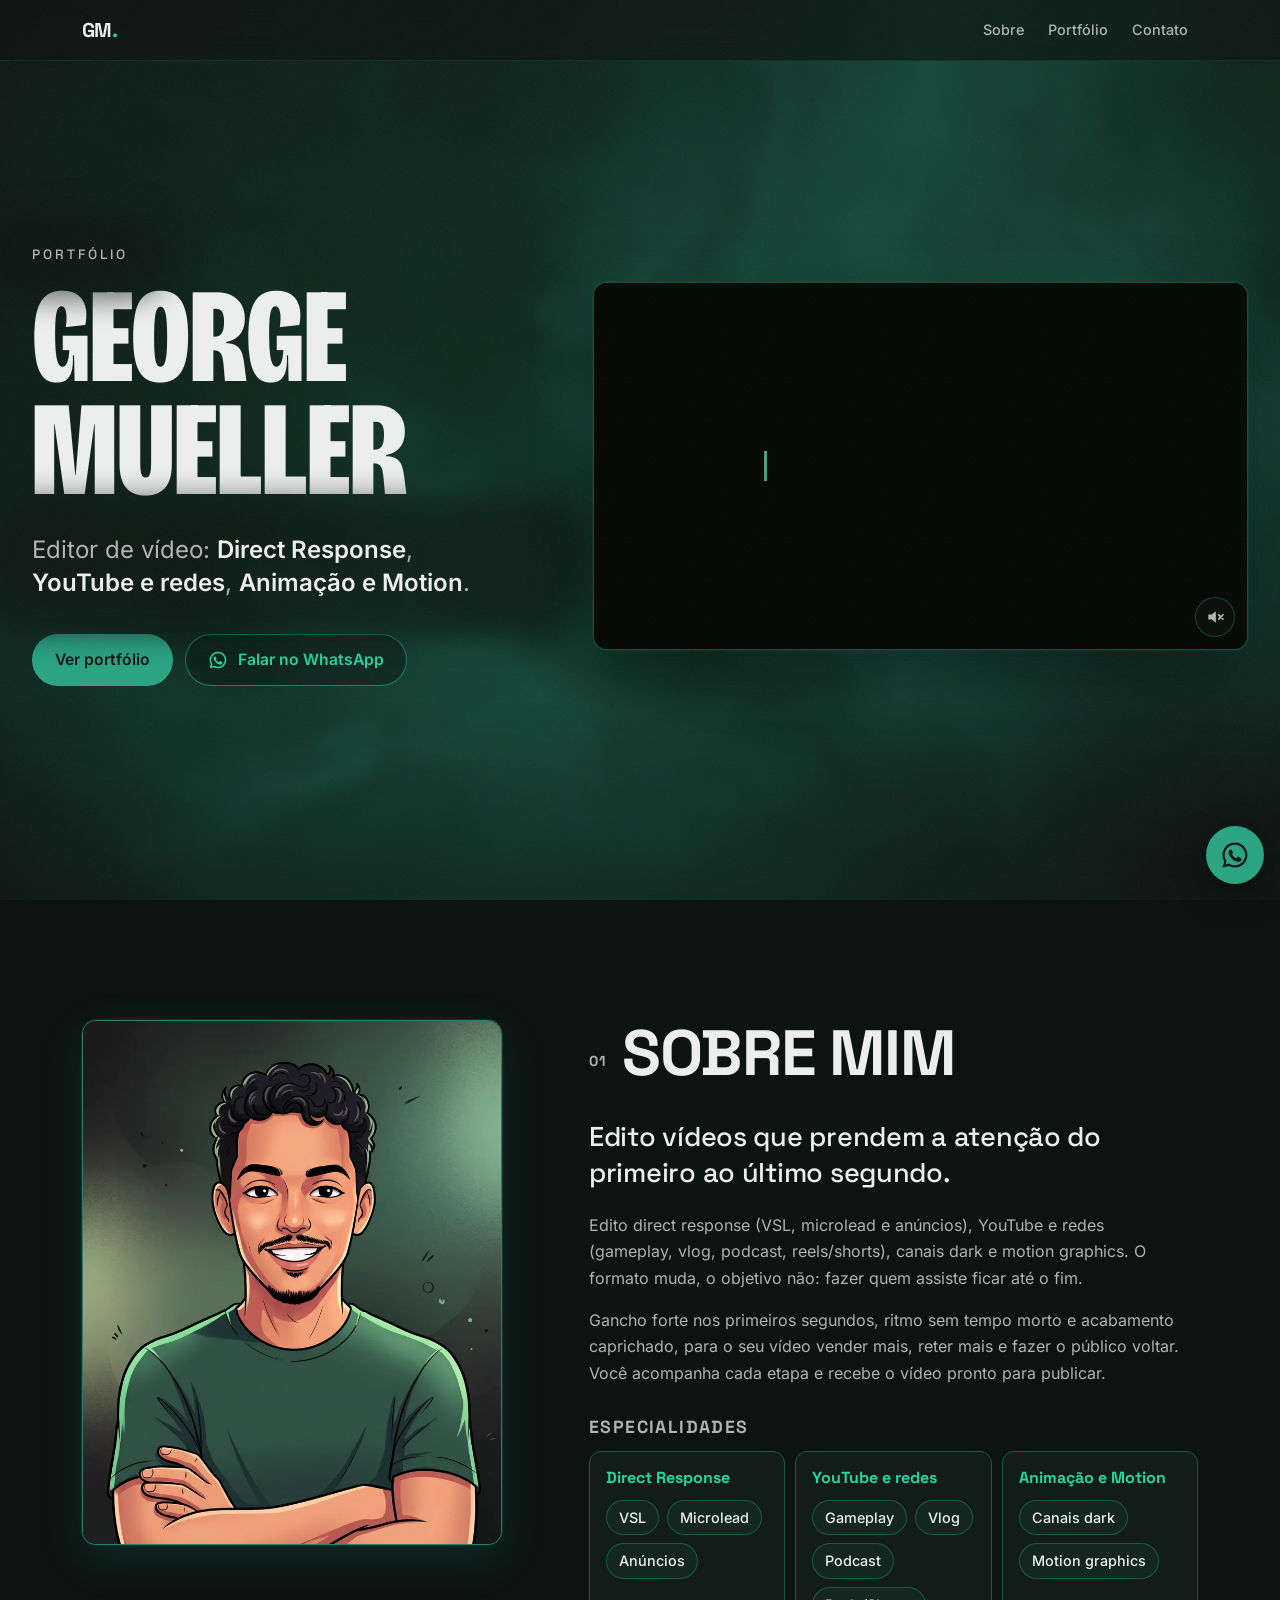
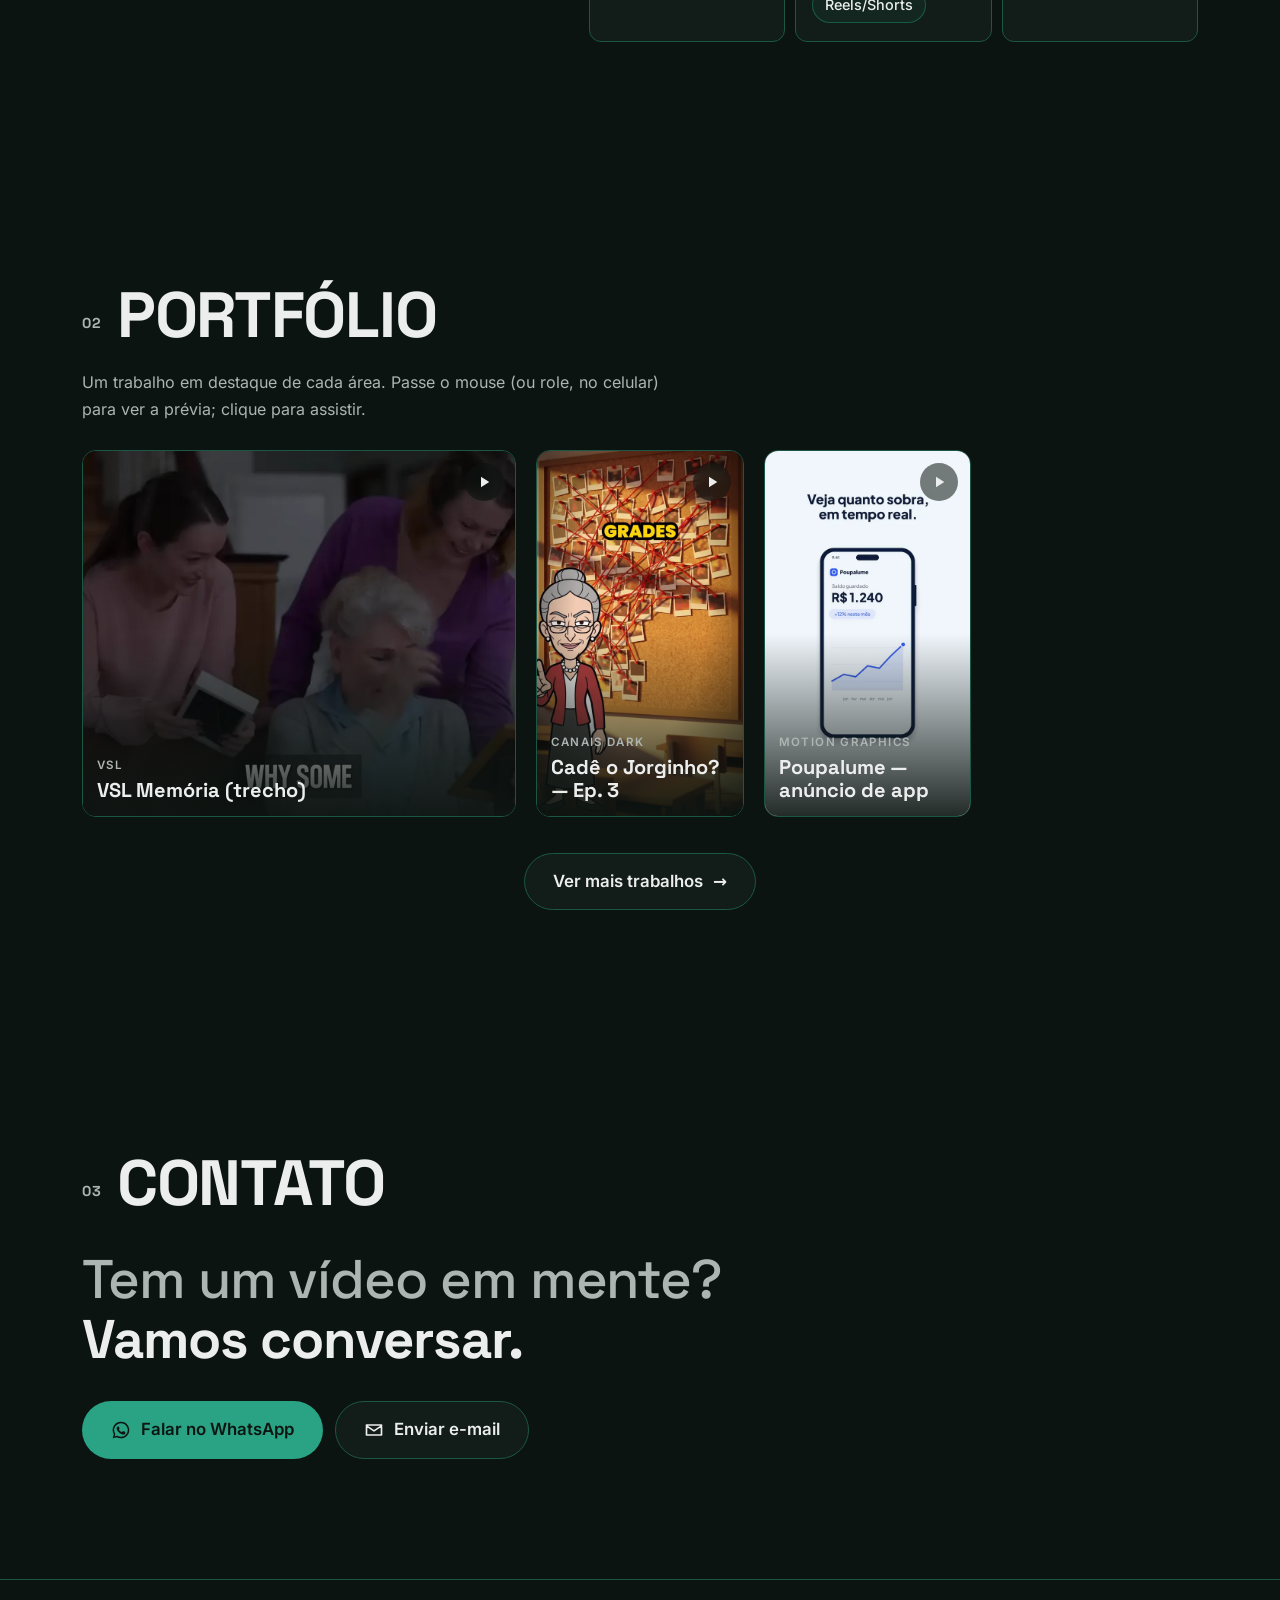
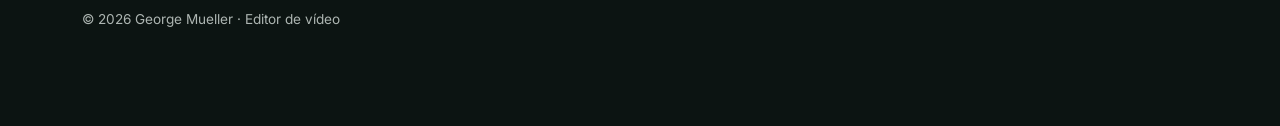
==== commit cf64e2b6: "[PC] Domínio próprio: georgemueller.com.br (CNAME, canonical e og:url/og:image) Co-Authored-By: Clau" ====
--- a/index.html
+++ b/index.html
@@ -6,14 +6,14 @@
   <title>George Mueller — Editor de vídeo: Direct Response, YouTube e redes, Animação e Motion</title>
   <meta name="description" content="Portfólio de George Mueller, editor de vídeo de direct response (VSL, microlead e anúncios), YouTube e redes, animação e motion. Veja os trabalhos e fale comigo pelo WhatsApp.">
   <meta name="theme-color" content="#0d1512">
-  <link rel="canonical" href="https://george-mueller.github.io/">
+  <link rel="canonical" href="https://georgemueller.com.br/">
 
   <meta property="og:type" content="website">
   <meta property="og:locale" content="pt_BR">
-  <meta property="og:url" content="https://george-mueller.github.io/">
+  <meta property="og:url" content="https://georgemueller.com.br/">
   <meta property="og:title" content="George Mueller — Editor de vídeo">
   <meta property="og:description" content="Direct response, YouTube e redes, animação e motion. Veja o portfólio.">
-  <meta property="og:image" content="https://george-mueller.github.io/assets/og.png">
+  <meta property="og:image" content="https://georgemueller.com.br/assets/og.png">
   <meta property="og:image:width" content="1200">
   <meta property="og:image:height" content="630">
   <meta name="twitter:card" content="summary_large_image">
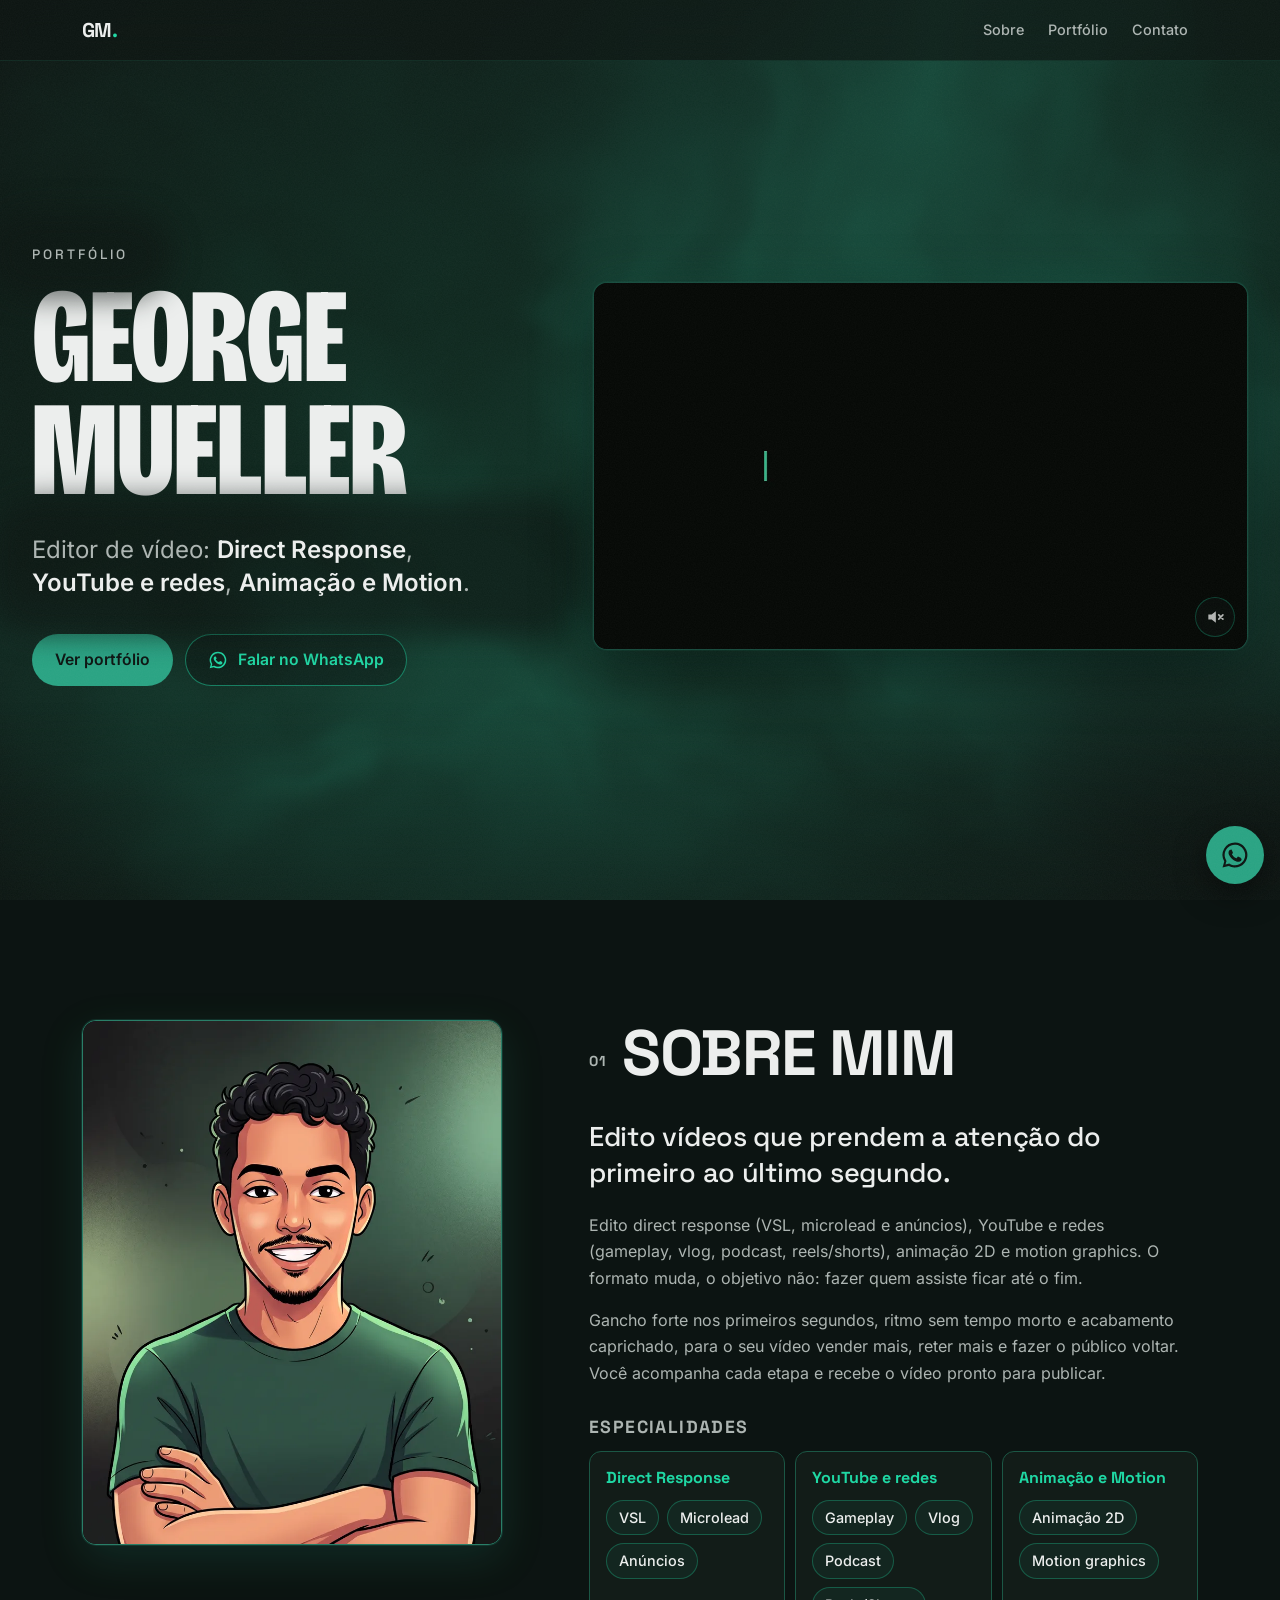
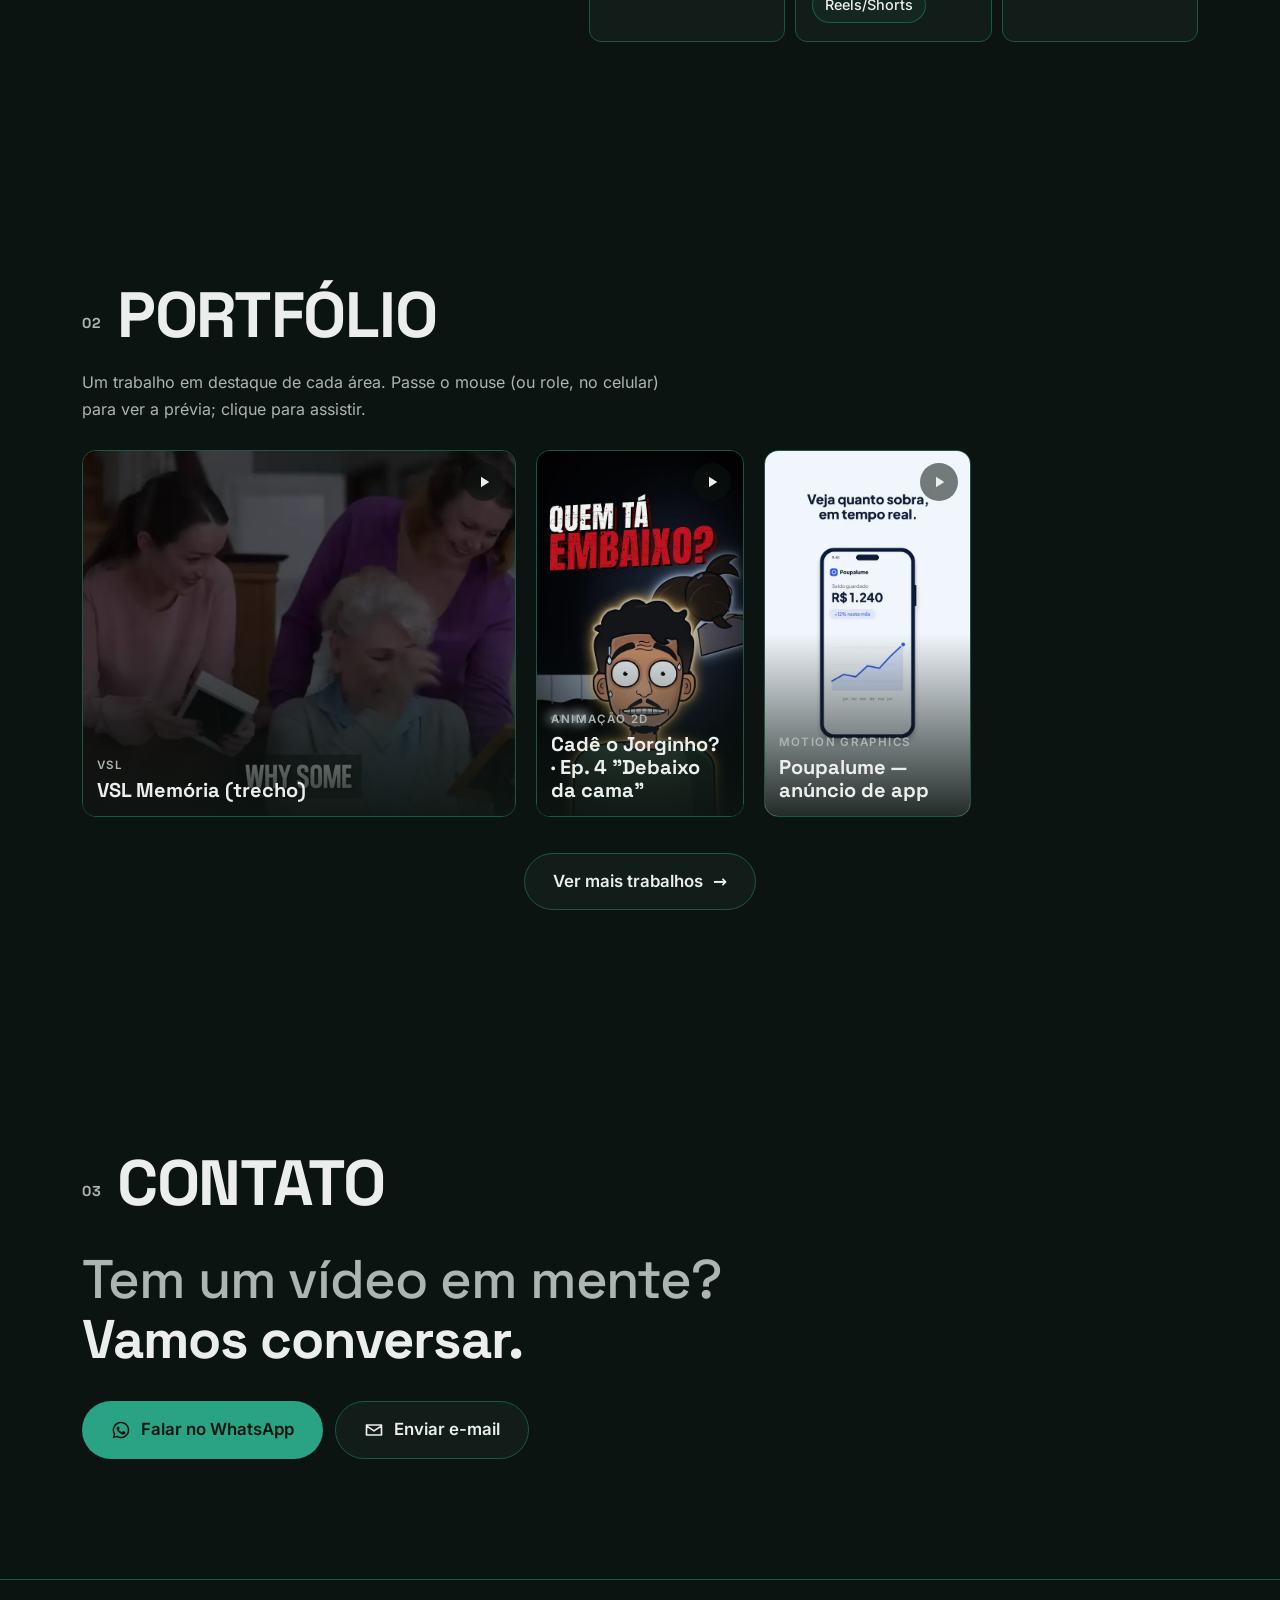
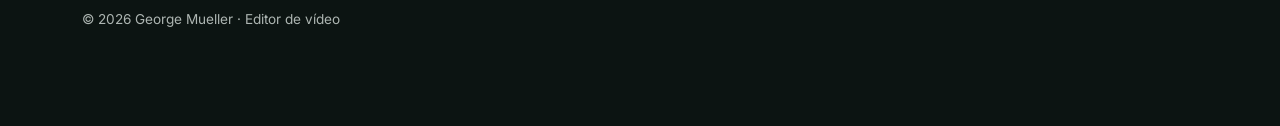
==== commit 19e5d541: "[PC] Rótulo "Canais dark" vira "Animação 2D"; Canal do mais novo ao mais antigo (Ep. 4, 3, 2) Co-Aut" ====
--- a/index.html
+++ b/index.html
@@ -96,7 +96,7 @@
         <div class="sobre-texto">
           <h2 class="titulo-secao"><span>01</span> Sobre mim</h2>
           <p class="destaque-texto">Edito vídeos que prendem a atenção do primeiro ao último segundo.</p>
-          <p>Edito direct response (VSL, microlead e anúncios), YouTube e redes (gameplay, vlog, podcast, reels/shorts), canais dark e motion graphics. O formato muda, o objetivo não: fazer quem assiste ficar até o fim.</p>
+          <p>Edito direct response (VSL, microlead e anúncios), YouTube e redes (gameplay, vlog, podcast, reels/shorts), animação 2D e motion graphics. O formato muda, o objetivo não: fazer quem assiste ficar até o fim.</p>
           <p>Gancho forte nos primeiros segundos, ritmo sem tempo morto e acabamento caprichado, para o seu vídeo vender mais, reter mais e fazer o público voltar. Você acompanha cada etapa e recebe o vídeo pronto para publicar.</p>
           <h3 class="subtitulo">Especialidades</h3>
           <div class="especialidades">
@@ -110,7 +110,7 @@
             </div>
             <div class="esp-grupo">
               <h4 class="esp-titulo">Animação e Motion</h4>
-              <ul class="esp-chips"><li>Canais dark</li><li>Motion graphics</li></ul>
+              <ul class="esp-chips"><li>Animação 2D</li><li>Motion graphics</li></ul>
             </div>
           </div>
         </div>
@@ -179,7 +179,7 @@
   </svg>
 
   <script src="js/fundos.js?v=3383704c" defer></script>
-  <script src="js/app.js?v=d873e8a1" defer></script>
+  <script src="js/app.js?v=e5f2fbe4" defer></script>
   <script src="js/apresentacao.js?v=0900c90e" defer></script>
 </body>
 </html>
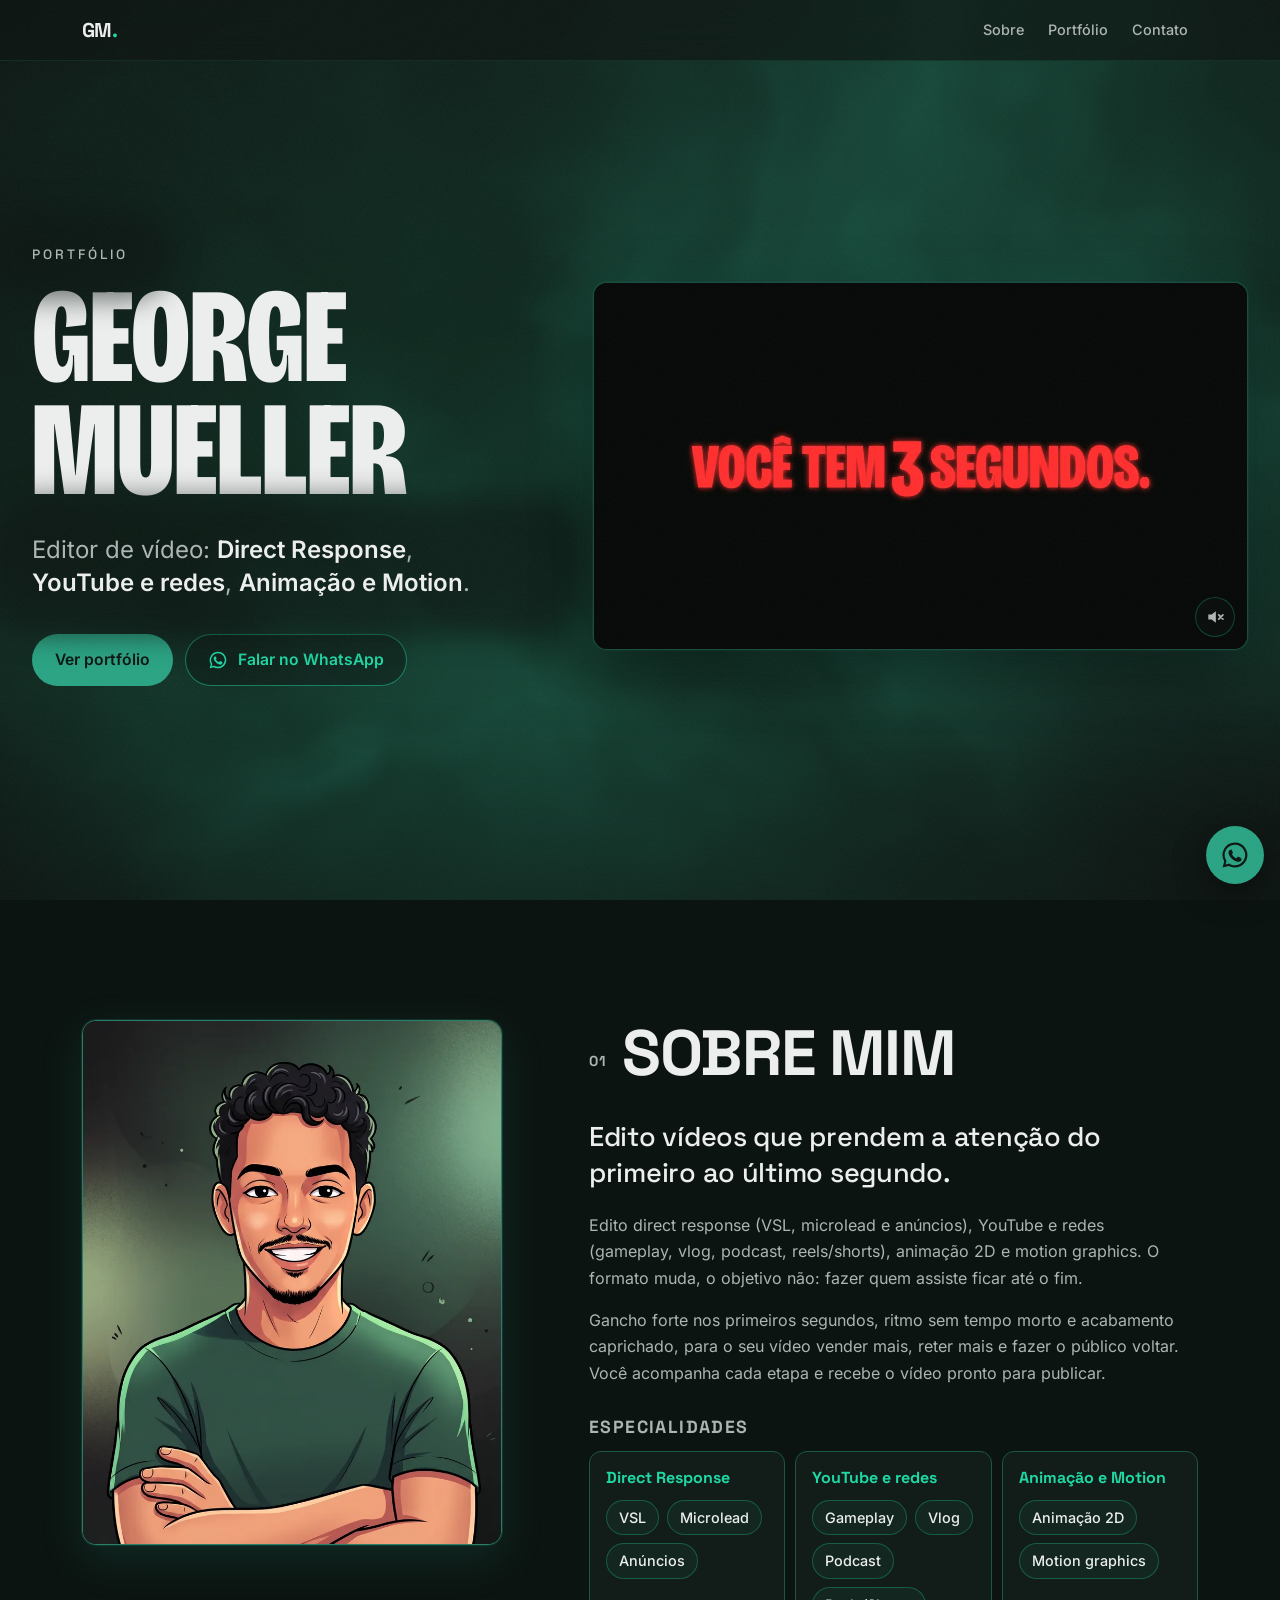
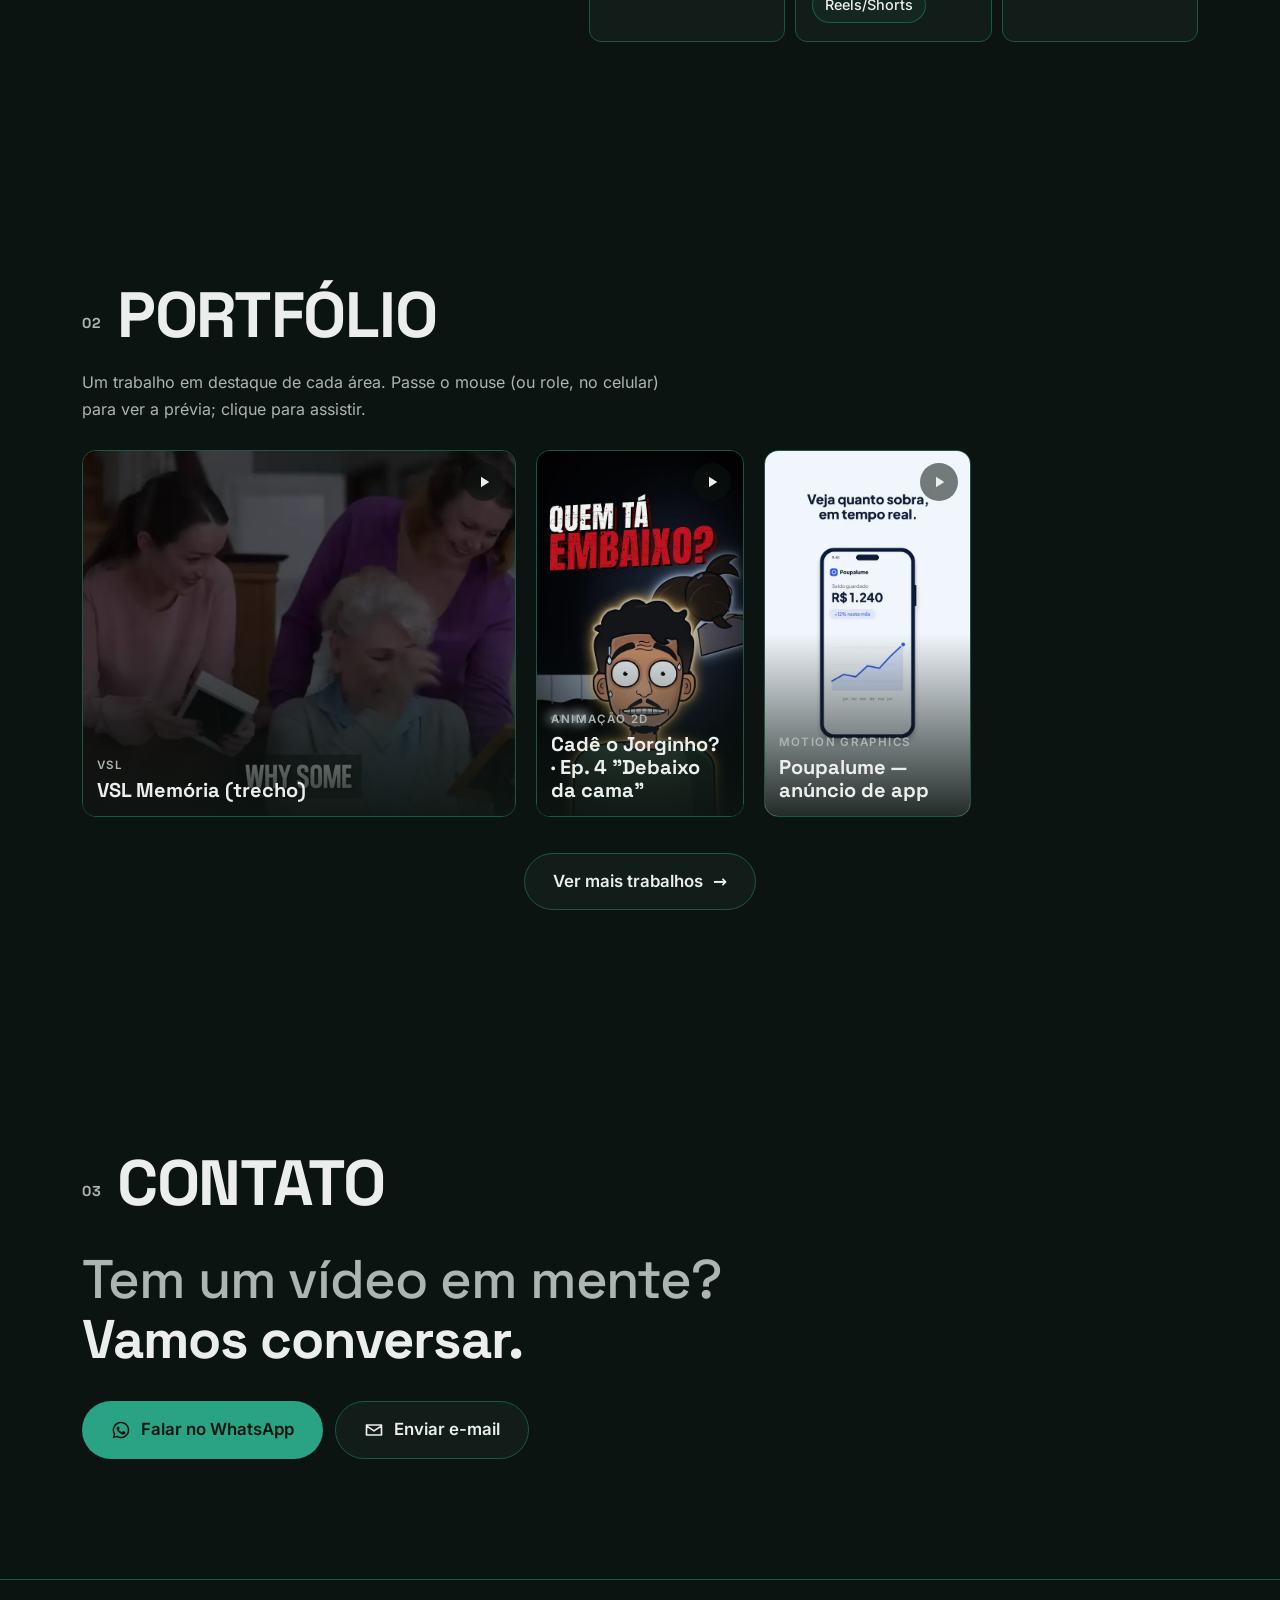
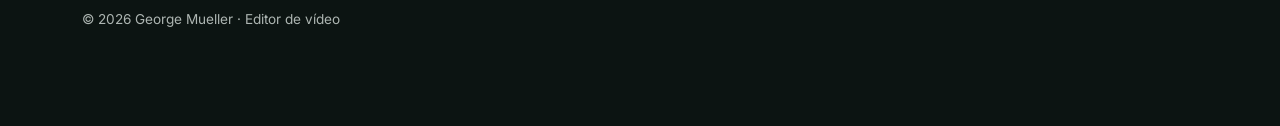
==== commit 33bdd9e1: "[PC] Vídeo de apresentação v6: gancho vermelho pulsando e chip "Animação 2D" (mesmos parâmetros da v" ====
--- a/index.html
+++ b/index.html
@@ -62,15 +62,15 @@
 
         <!-- vídeo de apresentação: pôster na hora; o vídeo (mudo, em loop) carrega depois do resto (js/apresentacao.js) -->
         <figure class="hero-video" id="hero-video"
-          data-mp4-16x9="assets/apresentacao/apresentacao_16x9.mp4?v=1a279c7d"
-          data-webm-16x9="assets/apresentacao/apresentacao_16x9.webm?v=14a12375"
-          data-som-16x9="assets/apresentacao/apresentacao_16x9_som.mp4?v=bc8e5ca4"
-          data-mp4-9x16="assets/apresentacao/apresentacao_9x16.mp4?v=54cd281a"
-          data-webm-9x16="assets/apresentacao/apresentacao_9x16.webm?v=5477d031"
-          data-som-9x16="assets/apresentacao/apresentacao_9x16_som.mp4?v=c0e9cf4d">
+          data-mp4-16x9="assets/apresentacao/apresentacao_16x9.mp4?v=39ebe454"
+          data-webm-16x9="assets/apresentacao/apresentacao_16x9.webm?v=33e41aee"
+          data-som-16x9="assets/apresentacao/apresentacao_16x9_som.mp4?v=9baaee86"
+          data-mp4-9x16="assets/apresentacao/apresentacao_9x16.mp4?v=6a3e3aa1"
+          data-webm-9x16="assets/apresentacao/apresentacao_9x16.webm?v=574e1d25"
+          data-som-9x16="assets/apresentacao/apresentacao_9x16_som.mp4?v=e1c405a6">
           <picture>
-            <source media="(min-width: 900px)" srcset="assets/apresentacao/apresentacao_16x9.webp?v=0015d3c9" width="1280" height="720">
-            <img class="hero-poster" src="assets/apresentacao/apresentacao_9x16.webp?v=88c7f76f" width="720" height="1280" alt="" decoding="async" fetchpriority="high">
+            <source media="(min-width: 900px)" srcset="assets/apresentacao/apresentacao_16x9.webp?v=e2d36f63" width="1280" height="720">
+            <img class="hero-poster" src="assets/apresentacao/apresentacao_9x16.webp?v=3588ade9" width="720" height="1280" alt="" decoding="async" fetchpriority="high">
           </picture>
           <video class="hero-video-el" muted loop playsinline preload="none" aria-label="Vídeo de apresentação de George Mueller"></video>
           <button class="hero-video-play" type="button" hidden aria-label="Reproduzir vídeo de apresentação">
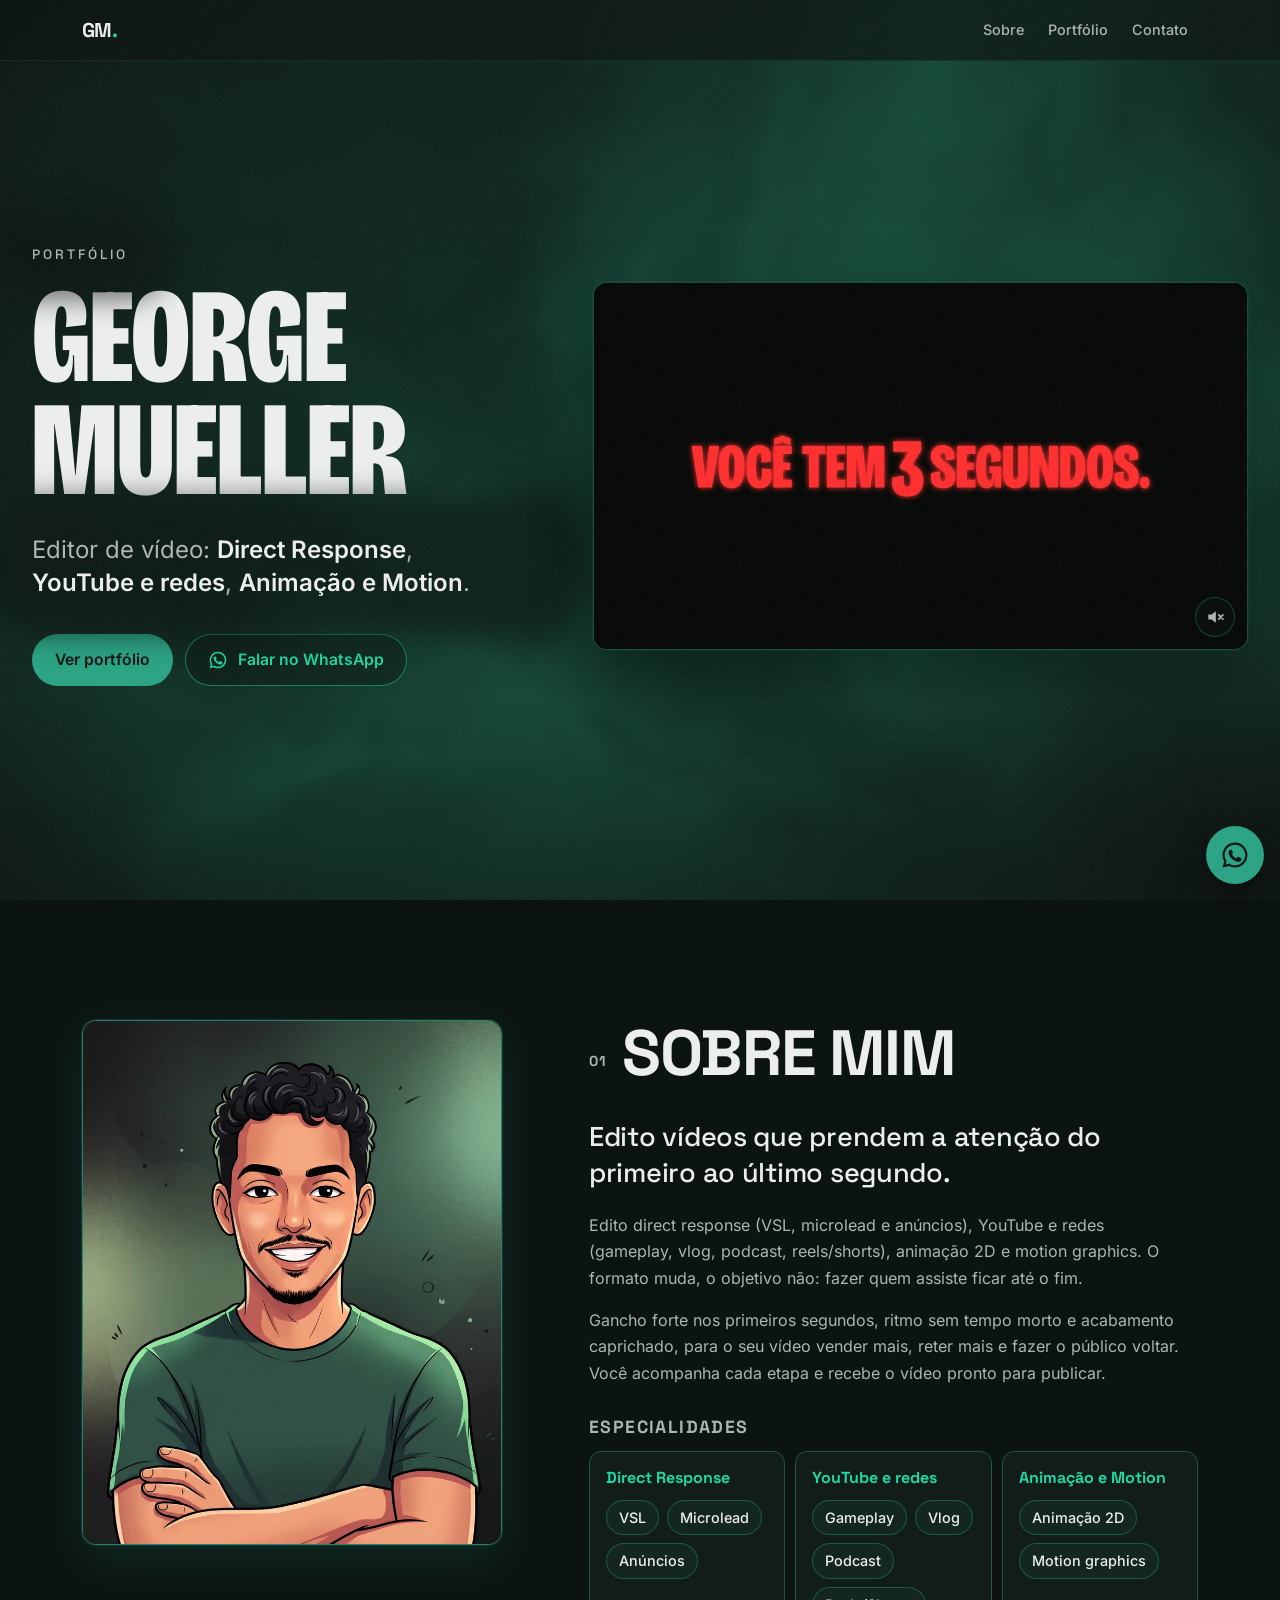
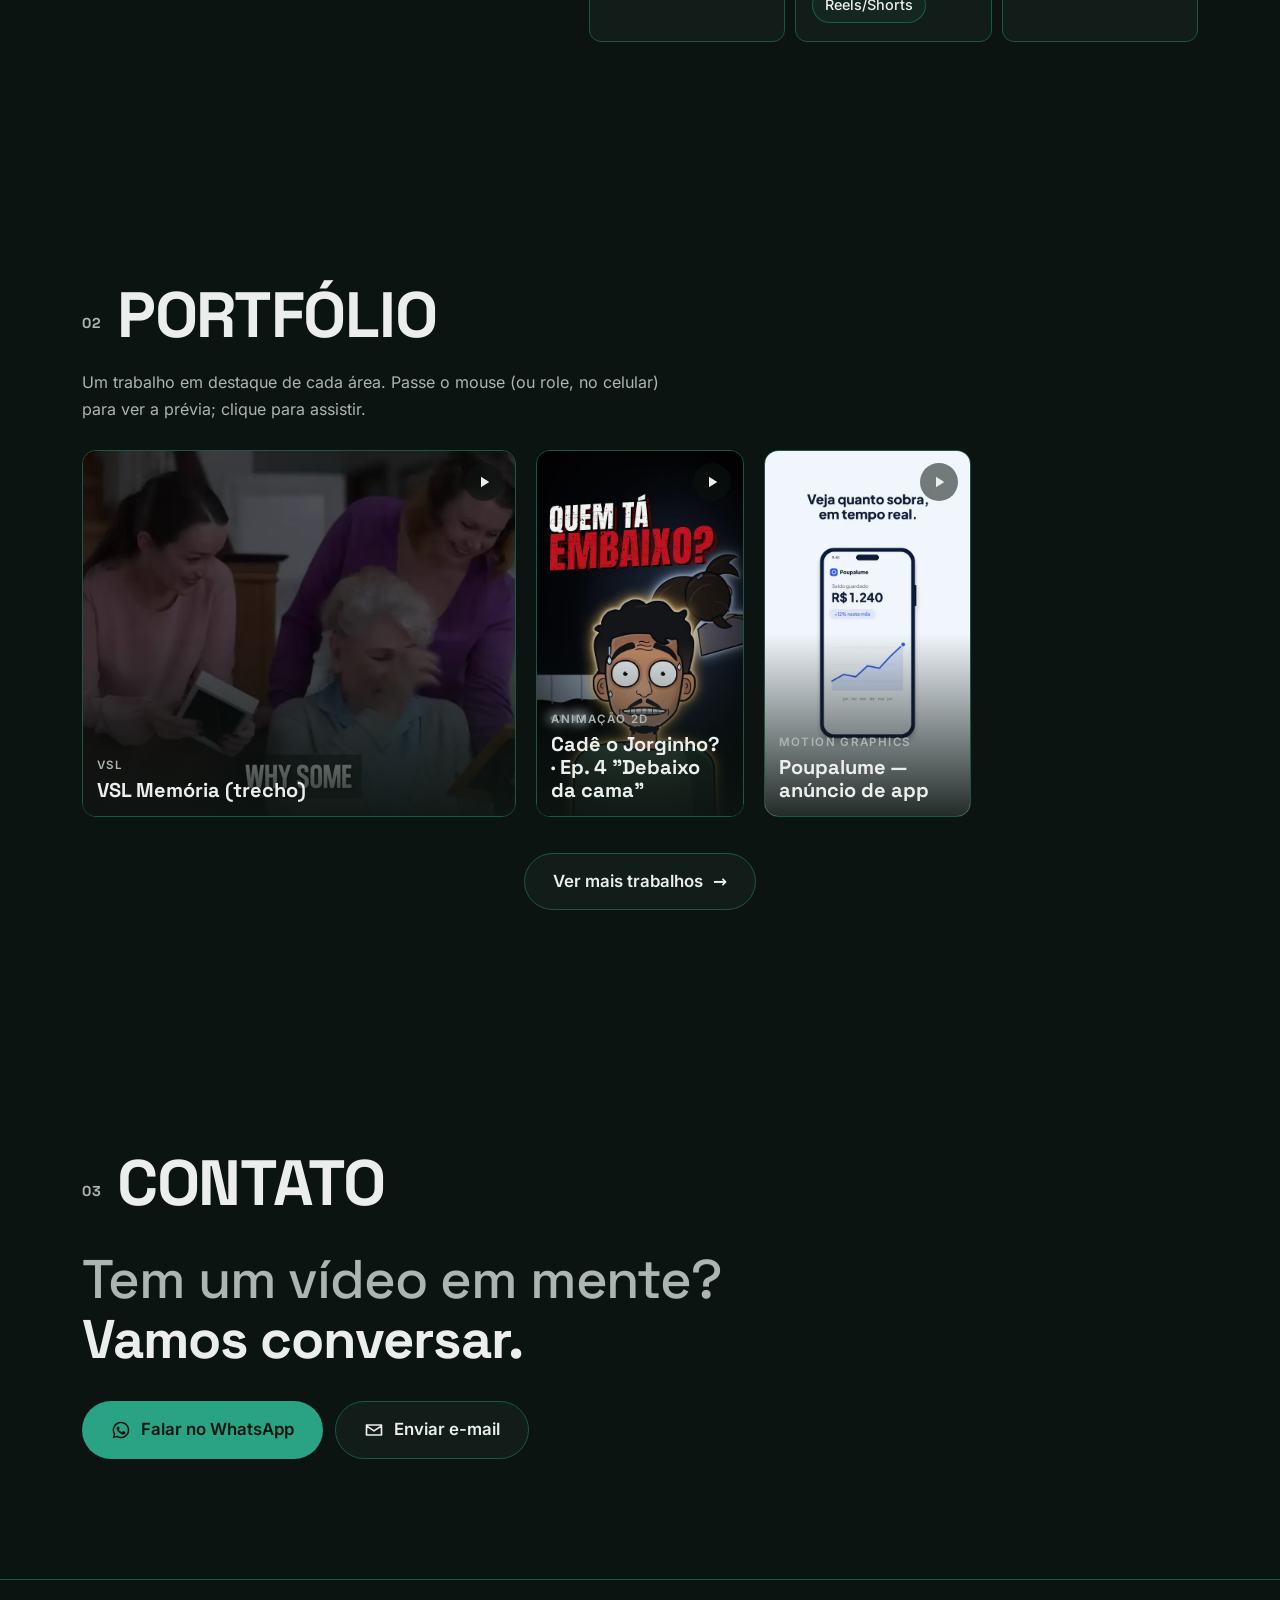
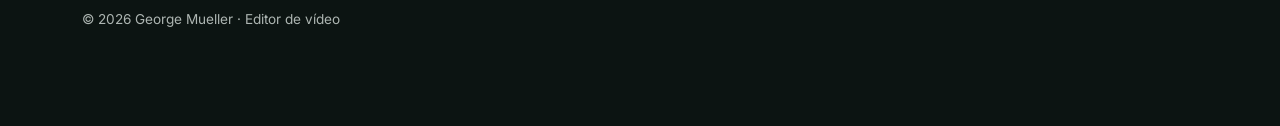
==== commit fde4e654: "[PC] Animação 2D: entra Cadê o Jorginho? "Posto Estrela" (Short XgRXSP3iCv8), primeiro na página de " ====
--- a/index.html
+++ b/index.html
@@ -179,7 +179,7 @@
   </svg>
 
   <script src="js/fundos.js?v=3383704c" defer></script>
-  <script src="js/app.js?v=e5f2fbe4" defer></script>
+  <script src="js/app.js?v=56fb0811" defer></script>
   <script src="js/apresentacao.js?v=0900c90e" defer></script>
 </body>
 </html>
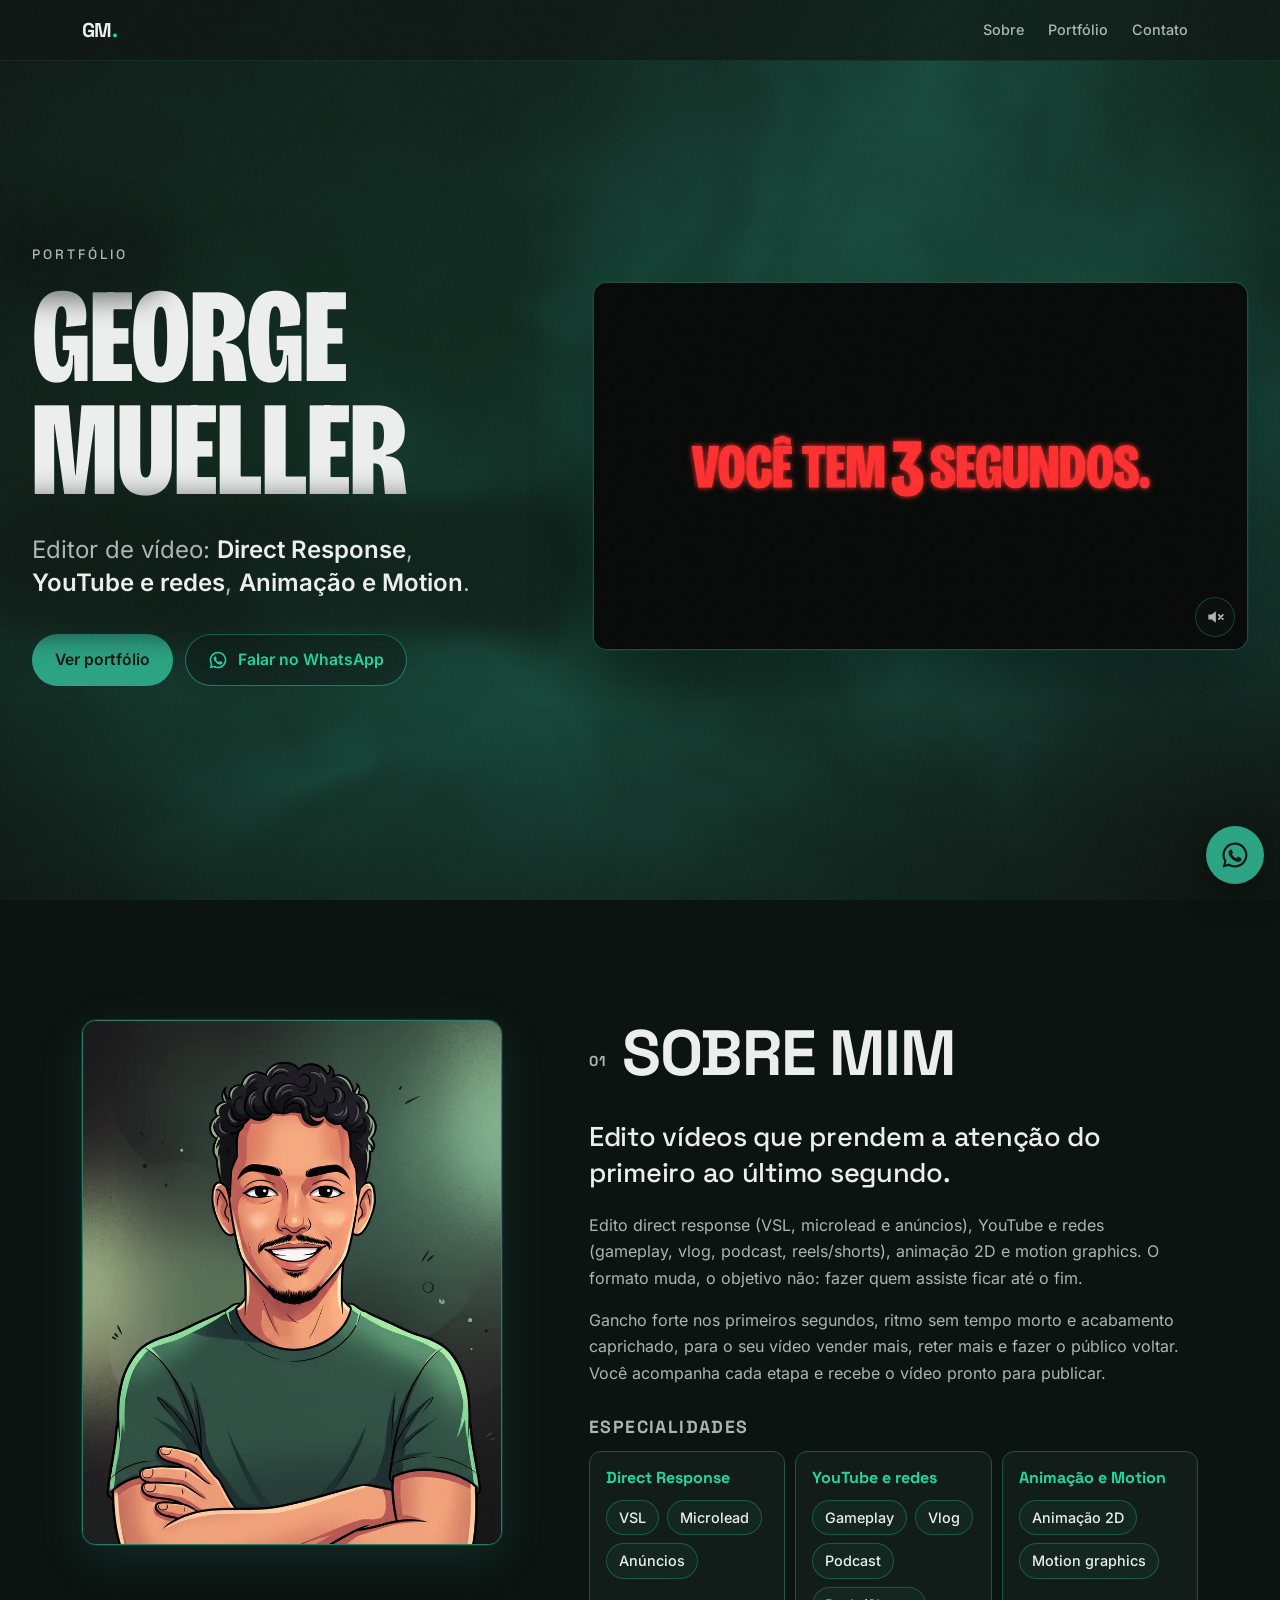
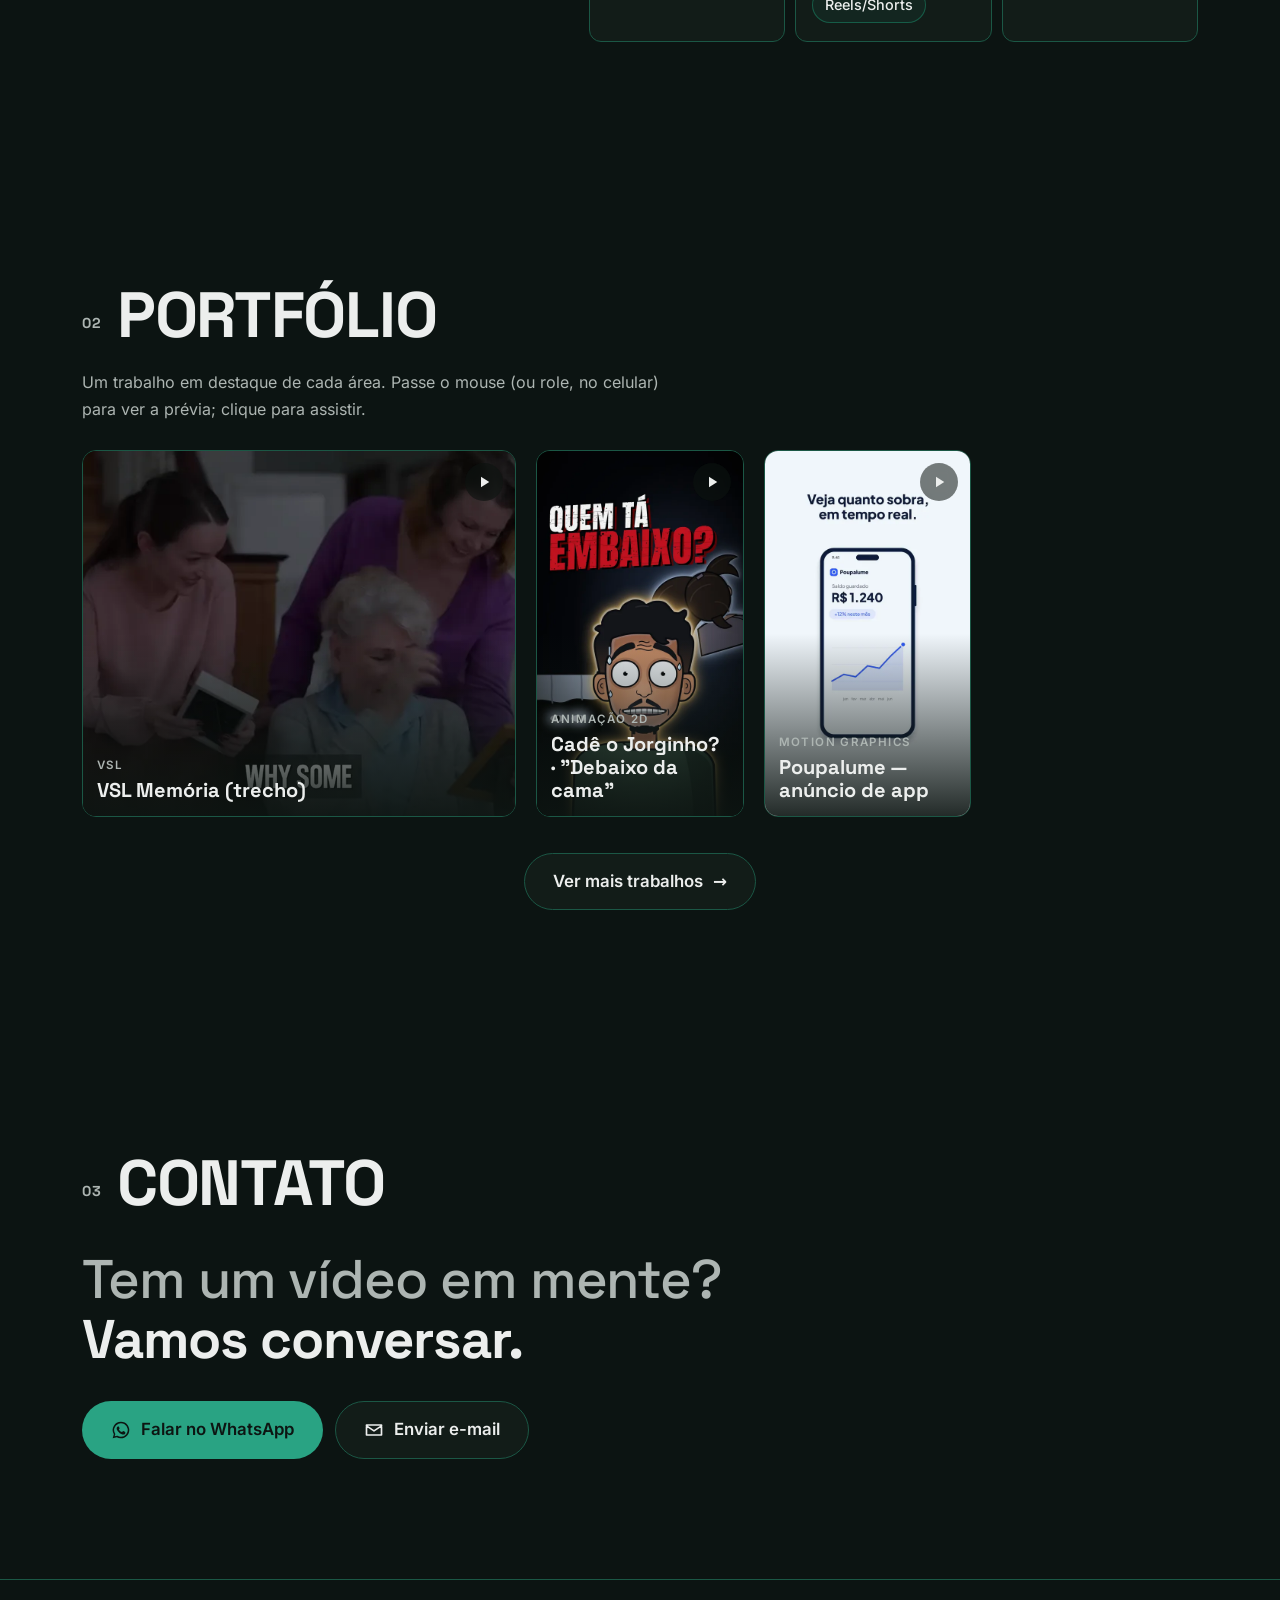
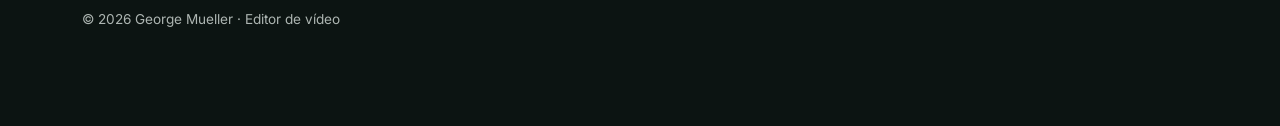
==== commit fe58497b: "[PC] Cadê o Jorginho?: títulos padronizados (· "Nome do episódio", sem número) e título dos cards em" ====
--- a/index.html
+++ b/index.html
@@ -27,7 +27,7 @@
   <link rel="preload" href="assets/fontes/bricolage-grotesque-800.woff2" as="font" type="font/woff2" crossorigin>
   <link rel="stylesheet" href="css/fontes.css?v=a9e74379">
   <link rel="stylesheet" href="css/cores.css?v=600b6ac5">
-  <link rel="stylesheet" href="css/estilo.css?v=8559dd0c">
+  <link rel="stylesheet" href="css/estilo.css?v=8ffd8d6a">
 </head>
 <body data-pagina="home">
   <a class="pular" href="#conteudo">Pular para o conteúdo</a>
--- a/css/estilo.css
+++ b/css/estilo.css
@@ -247,6 +247,8 @@
 .card-info { position: absolute; left: 0; right: 0; bottom: 0; z-index: 1; padding: 14px; }
 .card-cat { font-size: 0.72rem; font-weight: 600; text-transform: uppercase; letter-spacing: 0.12em; color: var(--texto-2); }
 .card-titulo { font: 700 clamp(1rem, 3.6vw, 1.25rem)/1.15 var(--fonte-titulo); margin-top: 4px; }
+/* celular (grade de 2 colunas, card ~136 px): título menor para caber em até 2 linhas */
+@media (max-width: 719px) { .card-titulo { font-size: .875rem; } }
 .card-play {
   position: absolute; top: 12px; right: 12px; z-index: 1;
   width: 38px; height: 38px; border-radius: 50%; display: grid; place-items: center;
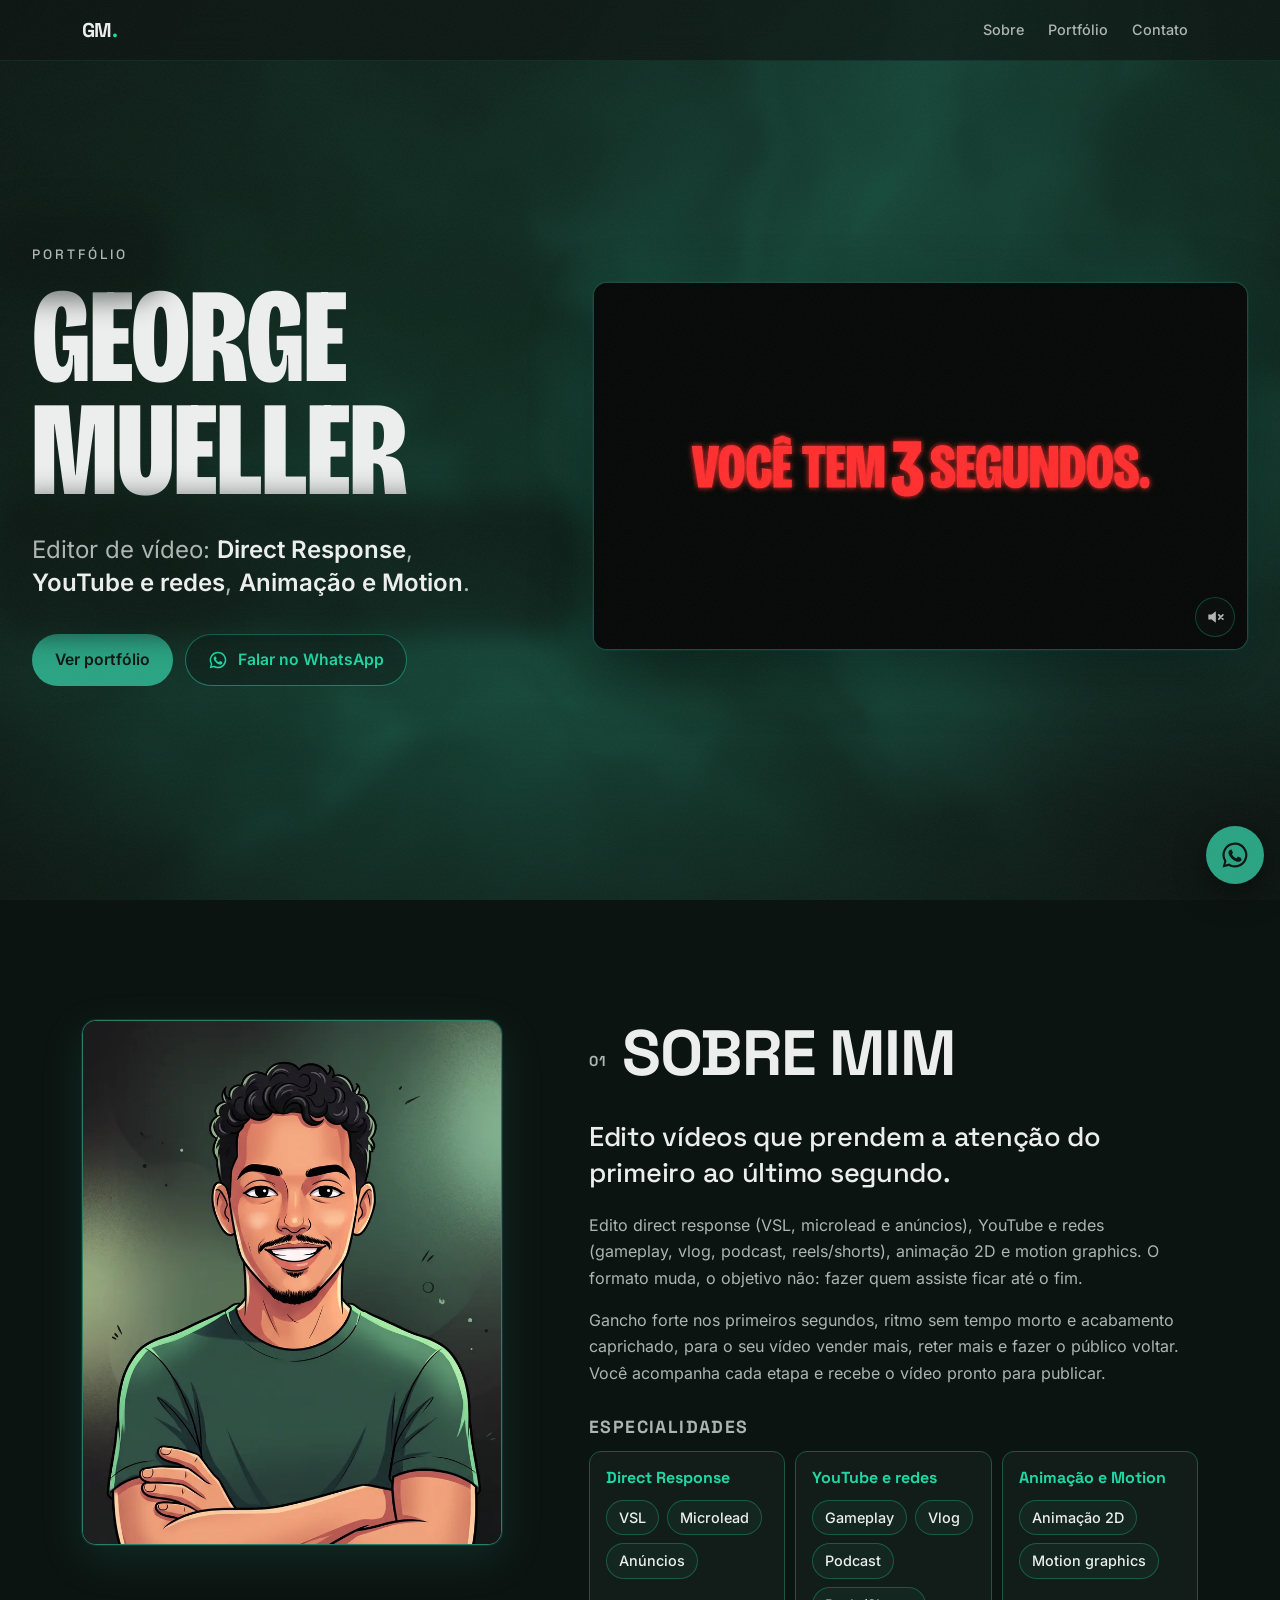
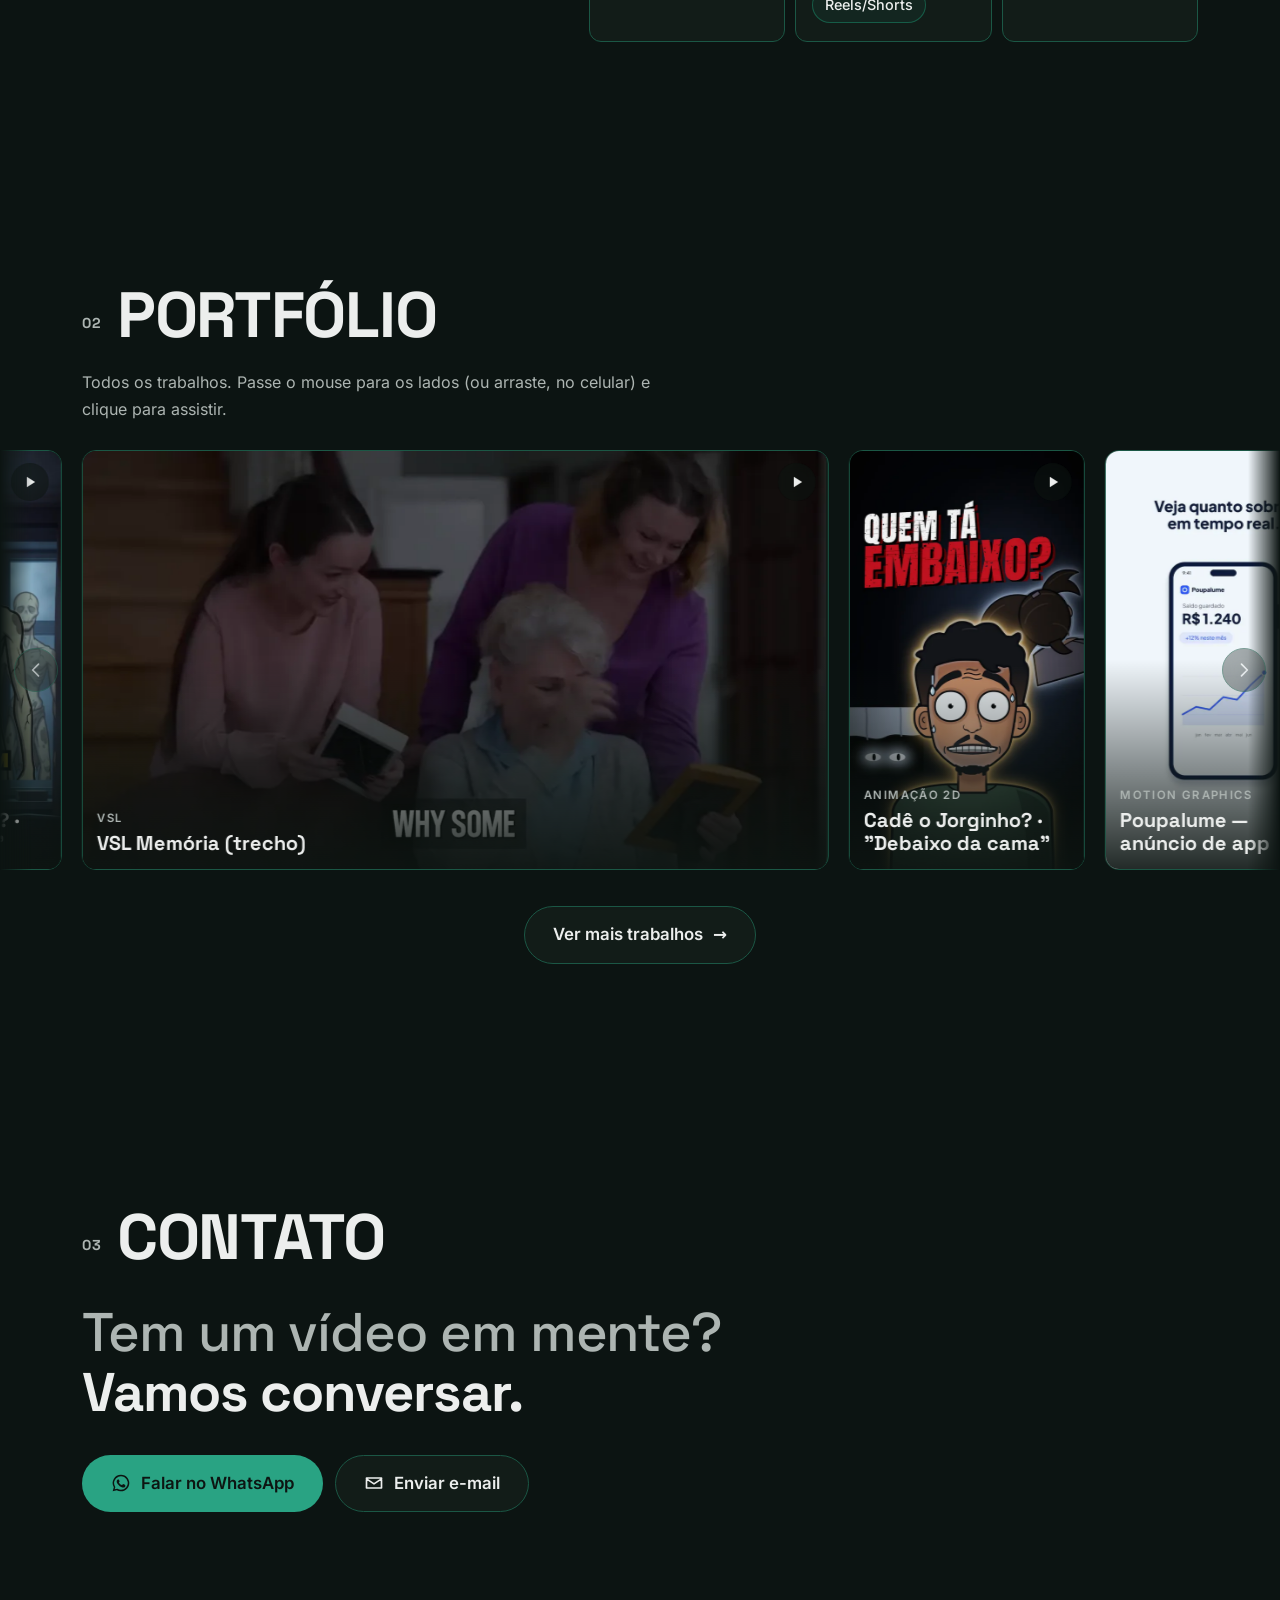
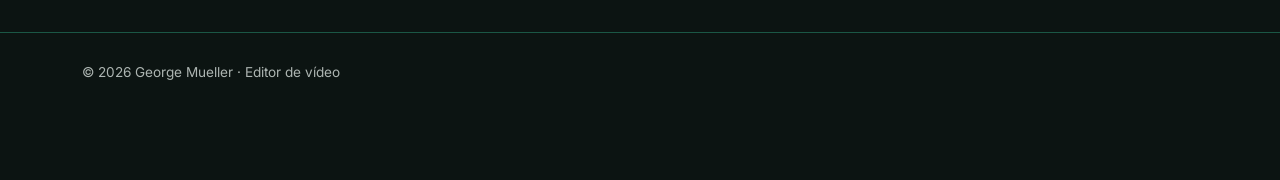
==== commit 3d380217: "[PC] Home: seção Portfólio vira carrossel com todos os trabalhos ativos Destaques primeiro (VSL Memó" ====
--- a/index.html
+++ b/index.html
@@ -27,7 +27,7 @@
   <link rel="preload" href="assets/fontes/bricolage-grotesque-800.woff2" as="font" type="font/woff2" crossorigin>
   <link rel="stylesheet" href="css/fontes.css?v=a9e74379">
   <link rel="stylesheet" href="css/cores.css?v=600b6ac5">
-  <link rel="stylesheet" href="css/estilo.css?v=8ffd8d6a">
+  <link rel="stylesheet" href="css/estilo.css?v=eb182572">
 </head>
 <body data-pagina="home">
   <a class="pular" href="#conteudo">Pular para o conteúdo</a>
@@ -121,9 +121,15 @@
     <section id="portfolio" class="secao">
       <div class="container">
         <h2 class="titulo-secao"><span>02</span> Portfólio</h2>
-        <p class="secao-intro">Um trabalho em destaque de cada área. Passe o mouse (ou role, no celular) para ver a prévia; clique para assistir.</p>
-        <div class="grade grade-home" id="grade-home" aria-live="polite"></div>
+        <p class="secao-intro">Todos os trabalhos. Passe o mouse para os lados (ou arraste, no celular) e clique para assistir.</p>
         <noscript><p class="vazio">Ative o JavaScript para ver os trabalhos.</p></noscript>
+      </div>
+      <div class="carrossel" id="carrossel" role="region" aria-roledescription="carrossel" aria-label="Trabalhos">
+        <button class="carrossel-seta anterior" type="button" data-dir="-1" aria-label="Trabalhos anteriores"><svg viewBox="0 0 24 24" aria-hidden="true"><path fill="none" stroke="currentColor" stroke-width="2" stroke-linecap="round" stroke-linejoin="round" d="m15 5-7 7 7 7"/></svg></button>
+        <div class="carrossel-janela"><div class="carrossel-faixa" id="grade-home"></div></div>
+        <button class="carrossel-seta proxima" type="button" data-dir="1" aria-label="Próximos trabalhos"><svg viewBox="0 0 24 24" aria-hidden="true"><path fill="none" stroke="currentColor" stroke-width="2" stroke-linecap="round" stroke-linejoin="round" d="m9 5 7 7-7 7"/></svg></button>
+      </div>
+      <div class="container">
         <div class="ver-mais">
           <a class="botao botao-contorno botao-grande" href="trabalhos.html">Ver mais trabalhos <span aria-hidden="true">→</span></a>
         </div>
@@ -179,7 +185,7 @@
   </svg>
 
   <script src="js/fundos.js?v=3383704c" defer></script>
-  <script src="js/app.js?v=56fb0811" defer></script>
+  <script src="js/app.js?v=6838b696" defer></script>
   <script src="js/apresentacao.js?v=0900c90e" defer></script>
 </body>
 </html>
--- a/css/estilo.css
+++ b/css/estilo.css
@@ -348,7 +348,41 @@
 
 /* ---------- Home: um destaque por nicho / página de trabalhos ---------- */
 .secao-intro { color: var(--texto-2); margin: -12px 0 28px; max-width: 60ch; }
-@media (min-width: 1100px) { .grade-home { grid-template-columns: repeat(5, minmax(0, 1fr)); } }
+/* ---------- Home: carrossel com todos os trabalhos ----------
+   modo "mouse" (desktop): faixa em 3 cópias movida por transform (rola pelo mouse, deriva em loop, setas);
+   modo "toque" (celular): rolagem nativa com scroll-snap. --alt e --pad vêm do js/app.js. */
+.carrossel { position: relative; --alt: 380px; --pad: var(--gutter); --gap: 16px; }
+@media (min-width: 720px) { .carrossel { --gap: 20px; } }
+.carrossel-janela { position: relative; overflow: hidden; overflow: clip; padding: 14px 0 34px; margin: -14px 0 -34px; }
+.carrossel-faixa { display: flex; gap: var(--gap); width: max-content; }
+.carrossel[data-modo="mouse"] .carrossel-faixa { will-change: transform; }
+.carrossel[data-modo="mouse"] .carrossel-janela {
+  -webkit-mask-image: linear-gradient(to right, transparent, #000 32px, #000 calc(100% - 32px), transparent);
+  mask-image: linear-gradient(to right, transparent, #000 32px, #000 calc(100% - 32px), transparent);
+}
+.carrossel .card { flex: none; width: calc(var(--alt) * 9 / 16); height: var(--alt); }
+.carrossel .card.horizontal { width: calc(var(--alt) * 16 / 9); }
+.carrossel .card-midia { height: 100%; aspect-ratio: auto; }
+.carrossel[data-modo="toque"] .carrossel-janela {
+  overflow-x: auto; overflow-y: hidden; scroll-snap-type: x mandatory; scroll-padding-inline: var(--pad);
+  overscroll-behavior-x: contain; scrollbar-width: none; -webkit-overflow-scrolling: touch;
+}
+.carrossel[data-modo="toque"] .carrossel-janela::-webkit-scrollbar { display: none; }
+.carrossel[data-modo="toque"] .carrossel-faixa { padding-inline: var(--pad); }
+.carrossel[data-modo="toque"] .card { scroll-snap-align: start; }
+.carrossel[data-modo="toque"] .card.horizontal { width: min(calc(var(--alt) * 16 / 9), calc(100vw - var(--pad) - 100px)); }
+.carrossel-seta {
+  position: absolute; top: calc(50% - 22px); z-index: 2; width: 44px; height: 44px; border-radius: 50%;
+  display: grid; place-items: center; cursor: pointer; color: var(--texto);
+  background: rgba(var(--fundo-rgb), .6); border: 1px solid var(--borda);
+  backdrop-filter: blur(8px); -webkit-backdrop-filter: blur(8px);
+  opacity: .55; transition: opacity .2s, border-color .2s, background .2s;
+}
+.carrossel-seta:hover, .carrossel-seta:focus-visible { opacity: 1; border-color: var(--destaque); background: rgba(var(--fundo-rgb), .85); }
+.carrossel-seta svg { width: 20px; height: 20px; }
+.carrossel-seta.anterior { left: 14px; }
+.carrossel-seta.proxima { right: 14px; }
+.carrossel:not([data-modo="mouse"]) .carrossel-seta { display: none; }
 .ver-mais { margin-top: 36px; display: flex; justify-content: center; }
 .pagina-topo { padding-top: 120px; padding-bottom: 8px; }
 body:not(.com-fundo) .topo-trabalhos { background: radial-gradient(ellipse 75% 100% at 100% 0%, rgba(var(--brilho-rgb), .30), rgba(var(--brilho-rgb), .08) 45%, transparent 72%); }
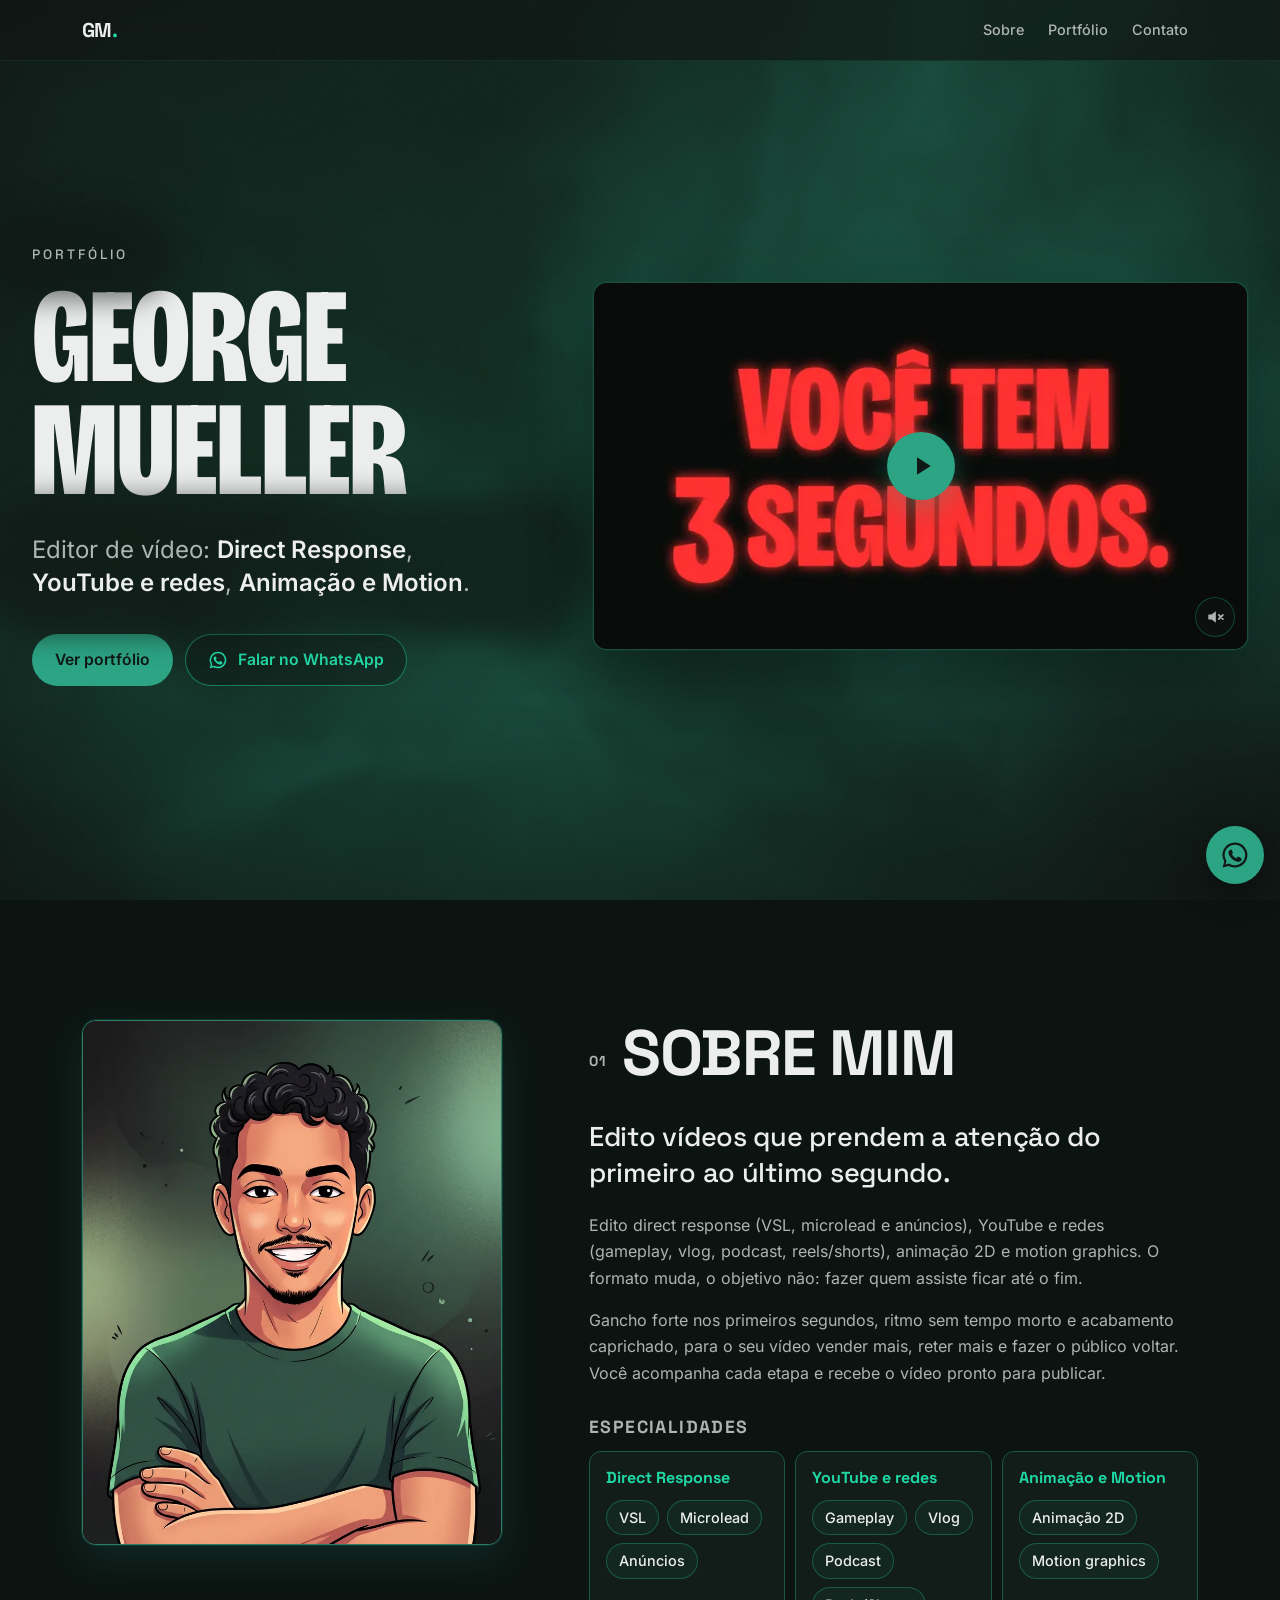
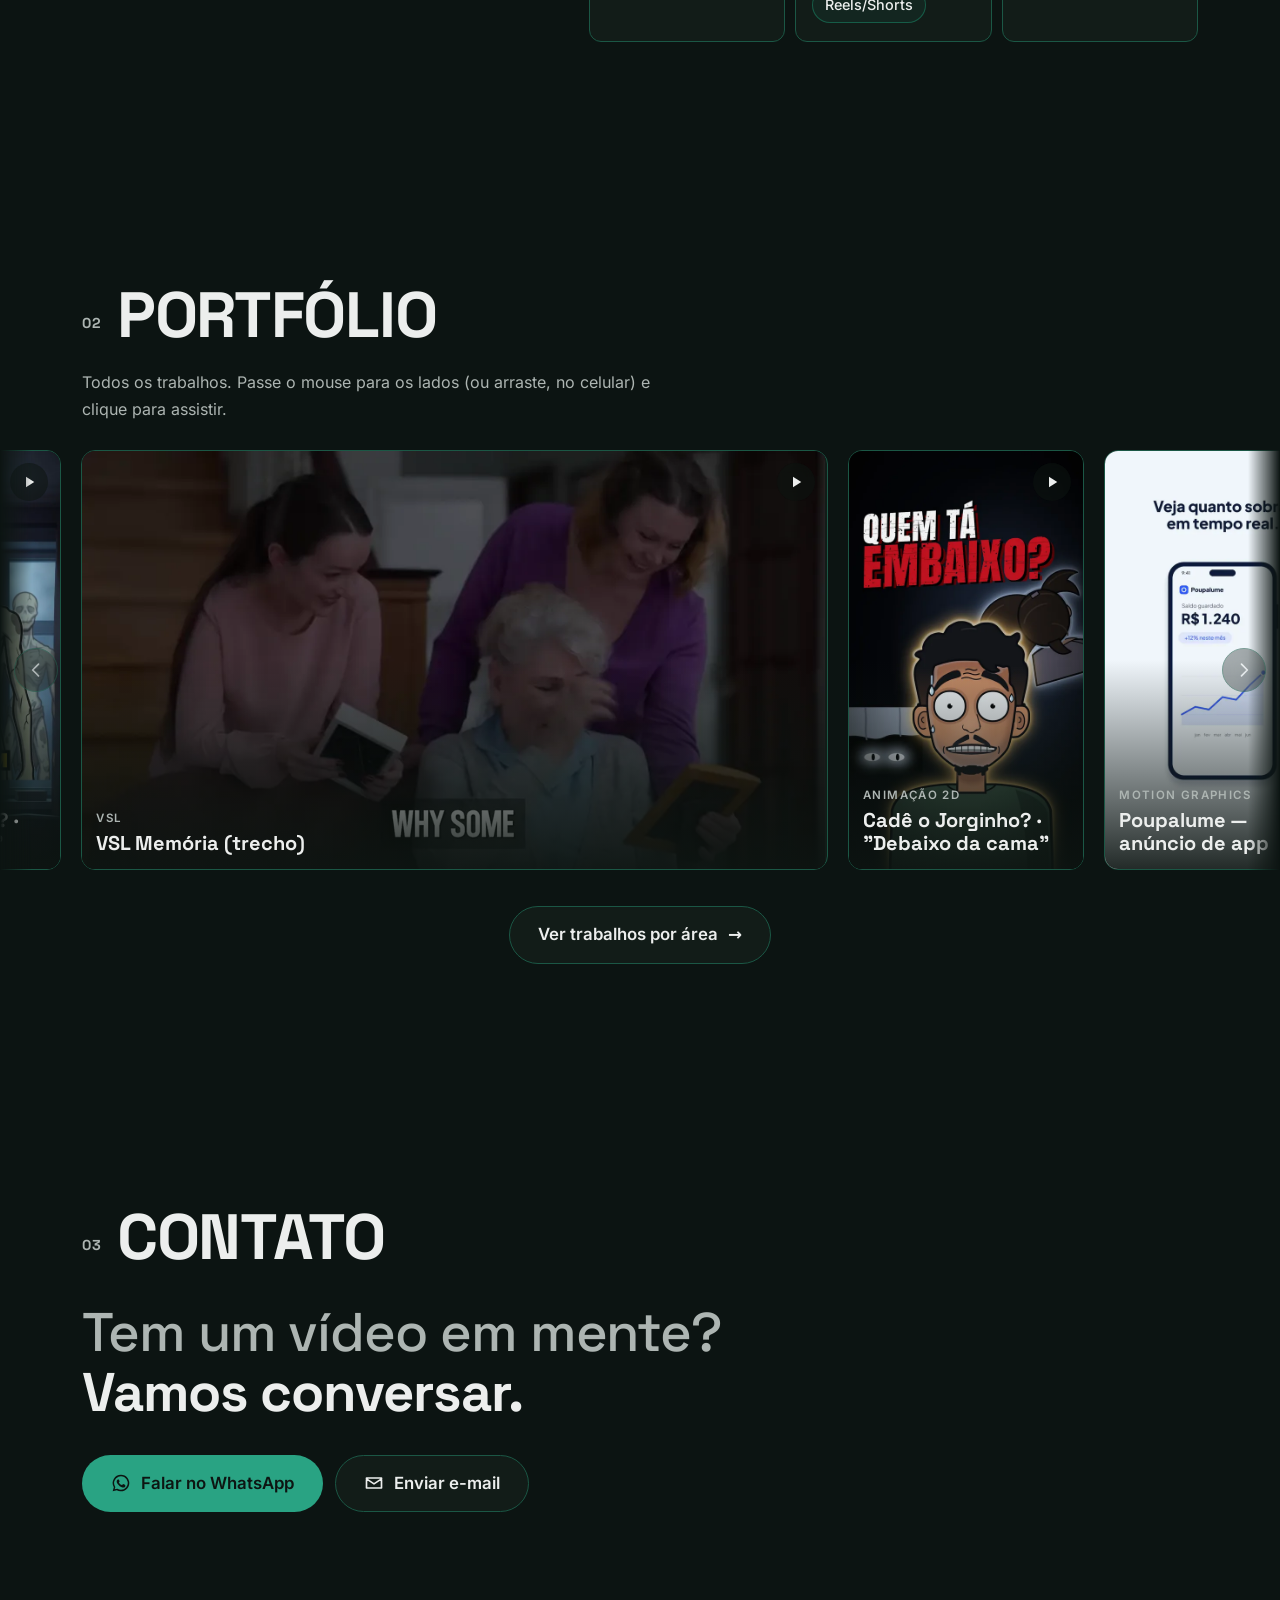
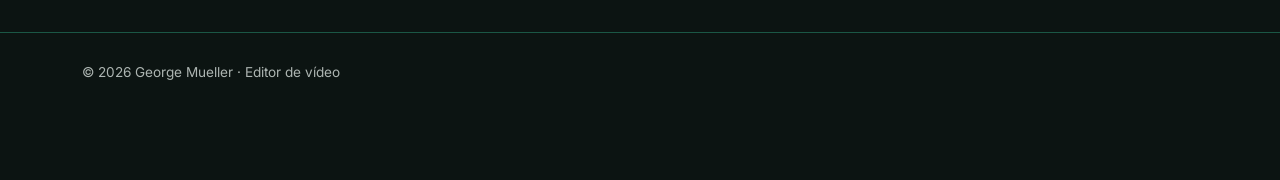
==== commit 00d69c0e: "[PC] Home: botão abaixo do carrossel passa a "Ver trabalhos por área →" Co-Authored-By: Claude Opus " ====
--- a/index.html
+++ b/index.html
@@ -131,7 +131,7 @@
       </div>
       <div class="container">
         <div class="ver-mais">
-          <a class="botao botao-contorno botao-grande" href="trabalhos.html">Ver mais trabalhos <span aria-hidden="true">→</span></a>
+          <a class="botao botao-contorno botao-grande" href="trabalhos.html">Ver trabalhos por área <span aria-hidden="true">→</span></a>
         </div>
       </div>
     </section>
